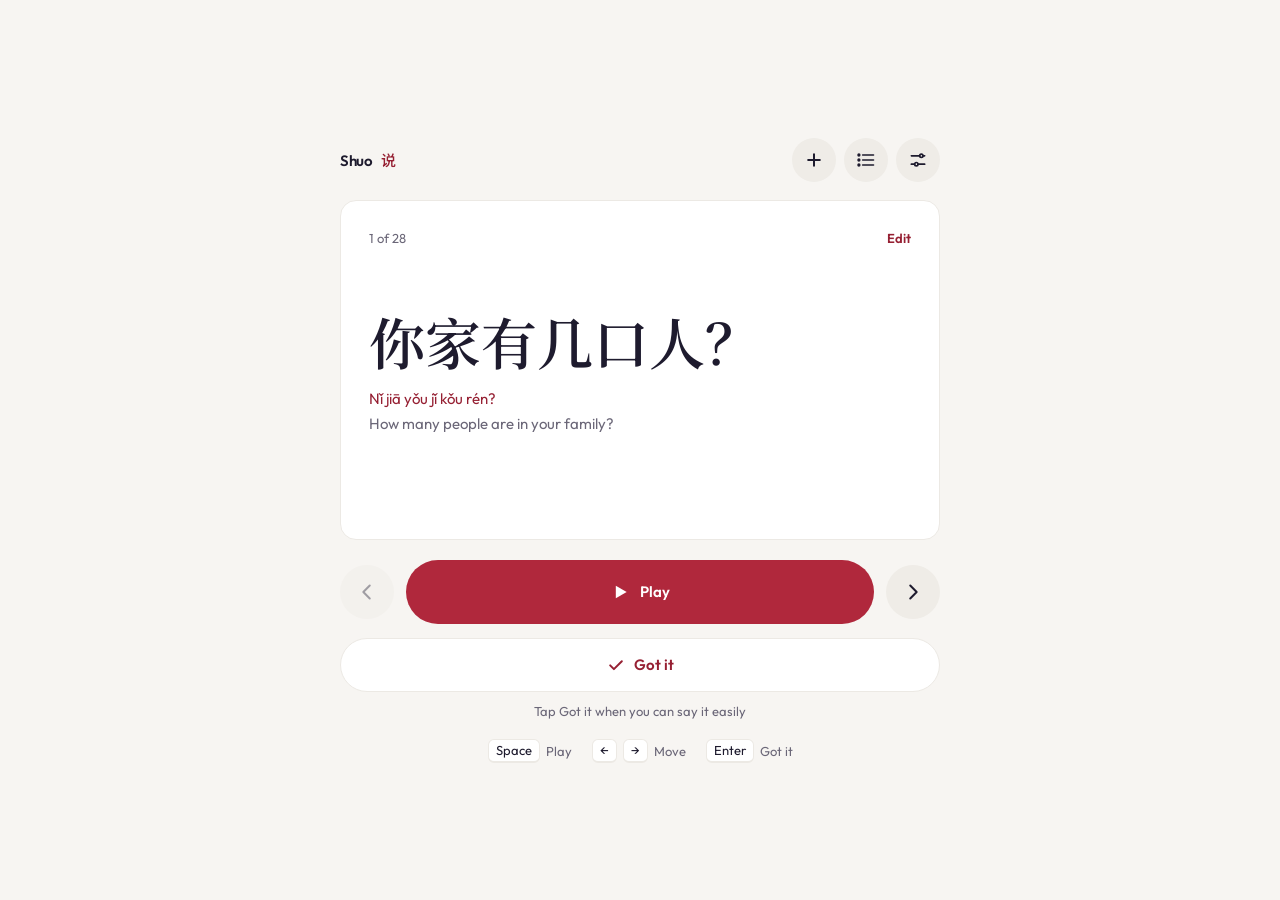
==== index.html @ b5da0192 "Four text styles, section headers in ink Co-Authored-By: Claude Opus 5.5 <noreply@anthropic.com> Cla" ====
<!DOCTYPE html>
<html lang="en">
<head>
<meta charset="UTF-8">
<meta name="viewport" content="width=device-width, initial-scale=1, viewport-fit=cover">
<meta name="color-scheme" content="light">
<meta name="theme-color" content="#F7F5F2">
<meta name="apple-mobile-web-app-capable" content="yes">
<meta name="apple-mobile-web-app-status-bar-style" content="default">
<title>Shuo</title>
<link rel="manifest" href="manifest.webmanifest">
<link rel="icon" type="image/svg+xml" href="icon.svg">
<link rel="icon" type="image/png" sizes="192x192" href="icon-192.png">
<link rel="apple-touch-icon" href="apple-touch-icon.png">
<meta name="apple-mobile-web-app-title" content="Shuo">
<link rel="preconnect" href="https://fonts.googleapis.com">
<link rel="preconnect" href="https://fonts.gstatic.com" crossorigin>
<link rel="stylesheet" href="https://fonts.googleapis.com/css2?family=Outfit:wght@400;600&family=Noto+Serif+SC:wght@600&family=Noto+Sans+SC:wght@500&display=swap">
<link rel="stylesheet" href="design-system/tokens.css?v=202610251720">
<style>
/* Colours, type and sizes come from design-system/tokens.css. Only app values live here. */
:root {
  --top: env(safe-area-inset-top, 0px);
  --bottom: env(safe-area-inset-bottom, 0px);
}
* { box-sizing: border-box; }
/* The colour behind the page matches the top of the screen, so the iPhone home screen app shows no fade under the time. */
html { background: var(--bg); color-scheme: light; }
html, body { margin: 0; background: var(--bg); }
body {
  font-family: var(--font-sans);
  color: var(--ink);
  -webkit-tap-highlight-color: transparent;
  -webkit-font-smoothing: antialiased;
}
button { font-family: inherit; cursor: pointer; color: inherit; touch-action: manipulation; }
svg { display: block; }

/* Hero */
.hero {
  background: var(--bg);
  color: var(--ink);
  padding: calc(var(--top) + 14px) var(--gutter) 0;
}
#sentenceView {
  margin-top: 18px; background: var(--surface); border: 1px solid var(--line);
  border-radius: 16px; padding: 20px; min-height: 300px;
  display: flex; flex-direction: column;
}
/* The status pill below takes 52, the count above takes 18, so 34 on top puts the sentence in the true middle of the card. */
.sent-body { flex: 1; display: flex; flex-direction: column; justify-content: center; padding-top: 34px; }
.sent-body .han { margin-top: 0; }
.wrap { max-width: var(--max-width); margin: 0 auto; }
.top { display: flex; align-items: center; justify-content: space-between; height: 44px; }
.brand { display: flex; align-items: baseline; gap: 8px; }
.brand b { font-size: 15px; font-weight: 600; letter-spacing: -0.02em; }
.brand span { font-family: var(--font-mark); font-weight: 500; font-size: 15px; color: var(--accent-text); }
.top-actions { display: flex; gap: 8px; }
.round {
  width: 44px; height: 44px; border-radius: 999px; border: 0;
  background: var(--chip); color: var(--ink);
  display: flex; align-items: center; justify-content: center;
}
.round:hover { background: var(--line); }
.count { font-size: 13px; color: var(--muted); }
.card-top { display: flex; align-items: center; justify-content: space-between; min-height: 18px; }
.card-edit { border: 0; background: none; padding: 10px 12px; margin: -10px -12px; font-size: 13px; font-weight: 600; color: var(--accent-text); }
.empty-hero .card-edit { display: none; }
.han {
  font-family: var(--font-han); font-weight: 600;
  font-size: 40px; line-height: 1.3; margin-top: 10px;
  word-break: break-word;
}
.pin { margin-top: 10px; font-size: 15px; line-height: 22px; color: var(--accent-text); }
.eng { margin-top: 4px; font-size: 15px; line-height: 20px; color: var(--muted); min-height: 20px; }
.status {
  margin-top: 22px; height: 30px; display: inline-flex; align-items: center; gap: 8px;
  padding: 0 12px; border-radius: 999px; background: var(--soft);
  font-size: 13px; font-weight: 600; color: var(--accent-text); visibility: hidden;
}
.status.on { visibility: visible; }
.status i { width: 7px; height: 7px; border-radius: 99px; background: var(--primary); animation: pulse 1.2s ease-in-out infinite; }
.status.turn { background: var(--primary); color: #fff; }
.status.turn i { background: #fff; animation: none; }
@keyframes pulse { 50% { opacity: 0.3; } }

/* Controls */
.controls { padding: 20px var(--gutter) calc(var(--bottom) + 32px); }
.row-ctrl { display: grid; grid-template-columns: 54px 1fr 54px; gap: 12px; align-items: center; }
.nav {
  width: 54px; height: 54px; border-radius: 999px; border: 0; background: var(--chip); color: var(--ink);
  display: flex; align-items: center; justify-content: center;
}
.nav:disabled { opacity: 0.4; cursor: default; }
.play {
  height: 64px; border: 0; border-radius: 999px; background: var(--primary); color: #fff;
  font-size: 15px; font-weight: 600; display: flex; align-items: center; justify-content: center; gap: 10px;
}
.play:active, .nav:active, .got:active { transform: scale(0.98); }
.got {
  margin-top: 14px; width: 100%; height: 54px; border-radius: 999px;
  border: 1px solid var(--line); background: var(--surface); color: var(--accent-text);
  font-size: 15px; font-weight: 600; display: flex; align-items: center; justify-content: center; gap: 8px;
}
.got-note { margin-top: 10px; text-align: center; font-size: 13px; line-height: 19px; color: var(--muted); }

/* Empty */
.empty-hero .pin { color: var(--muted); font-size: 15px; line-height: 22px; }
.empty-hero .han { font-family: var(--font-sans); font-size: 34px; line-height: 38px; letter-spacing: -0.02em; }

/* Toast */
.toast {
  position: fixed; left: 50%; bottom: calc(var(--bottom) + 24px); transform: translate(-50%, 20px);
  background: var(--ink); color: #fff; border-radius: 999px; padding: 0 8px 0 18px; height: 48px;
  display: flex; align-items: center; gap: 12px; font-size: 15px; opacity: 0; pointer-events: none;
  transition: opacity 0.2s, transform 0.2s; white-space: nowrap; z-index: 30;
}
.toast.on { opacity: 1; transform: translate(-50%, 0); pointer-events: auto; }
.toast button[hidden] { display: none; }
.toast.plain { padding: 0 20px; }
.toast button { border: 0; background: rgba(255,255,255,0.14); color: #fff; border-radius: 999px; height: 34px; padding: 0 14px; font-size: 15px; font-weight: 600; }

/* Sheets */
.sheet-wrap {
  position: fixed; inset: 0; z-index: 20; background: var(--backdrop);
  display: none; justify-content: center; padding-top: calc(var(--top) + 32px);
}
.sheet-wrap.on { display: flex; animation: fade 0.18s ease-out; }
.sheet {
  width: 100%; max-width: 480px; background: var(--bg); border-radius: 18px 18px 0 0;
  display: flex; flex-direction: column; min-height: 0; animation: up 0.24s ease-out;
}
@media (min-width: 700px) {
  .sheet-wrap { background: color-mix(in srgb, var(--backdrop) 72%, transparent); padding: 40px 0; align-items: flex-start; }
  .sheet { border-radius: 18px; max-height: calc(100dvh - 80px); }
  .han { font-size: 48px; }
}
/* Hint only where there is a keyboard and a mouse. */
.key-hint { display: none; }
@media (hover: hover) and (pointer: fine) {
  .key-hint { display: flex; justify-content: center; gap: 20px; margin-top: 18px; font-size: 13px; color: var(--muted); }
  .key-hint span { display: inline-flex; align-items: center; gap: 6px; }
  kbd { font-family: var(--font-sans); font-size: 13px; min-width: 24px; height: 24px; padding: 0 7px; border: 1px solid var(--line); border-bottom-width: 2px; border-radius: 6px; background: var(--surface); color: var(--ink); display: inline-flex; align-items: center; justify-content: center; }
}
/* Laptops. Same one column, a little wider, sitting in the middle of the screen with larger characters. */
@media (min-width: 900px) {
  body { min-height: 100dvh; display: flex; flex-direction: column; justify-content: center; }
  .wrap { max-width: 600px; }
  .hero { padding-top: 24px; }
  /* The card keeps one height per window, shorter on short screens, so everything fits and the buttons never move. */
  #sentenceView { min-height: clamp(240px, 40dvh, 340px); padding: 28px; }
  .han { font-size: 56px; line-height: 1.3; }
  .controls { padding-bottom: 24px; }
}
@keyframes fade { from { opacity: 0; } }
@keyframes up { from { transform: translateY(24px); opacity: 0.6; } }
.sheet-head {
  height: 60px; padding: 12px 16px 0; display: grid; grid-template-columns: 64px 1fr 64px;
  align-items: center; font-size: 15px; font-weight: 600; flex-shrink: 0;
}
.sheet-title { text-align: center; }
.navbtn {
  width: 36px; height: 36px; border-radius: 999px; border: 0; background: var(--line); color: var(--ink);
  display: flex; align-items: center; justify-content: center;
}
.sheet-body { flex-grow: 1; overflow-y: auto; padding: 4px var(--gutter) 16px; }
.sheet-foot { padding: 12px var(--gutter) calc(var(--bottom) + 24px); flex-shrink: 0; }
.btn {
  width: 100%; height: 54px; border: 0; border-radius: 999px; background: var(--primary); color: #fff;
  font-size: 15px; font-weight: 600;
}
.btn:disabled { opacity: 0.4; cursor: default; }

.seg { display: grid; grid-template-columns: repeat(var(--n, 2), minmax(0,1fr)); gap: 2px; padding: 3px; background: var(--line); border-radius: 999px; }
.seg button { min-height: 38px; border: 0; background: transparent; border-radius: 999px; font-size: 15px; color: var(--muted); }
.seg button.on { background: #fff; font-weight: 600; color: var(--accent-text); box-shadow: 0 1px 2px rgba(30,27,46,0.1); }

.section { margin: 22px 0 8px; font-size: 15px; line-height: 20px; font-weight: 600; color: var(--ink); }
.card { background: var(--surface); border: 1px solid var(--line); border-radius: 16px; overflow: hidden; }
.item { display: flex; align-items: center; gap: 12px; min-height: 64px; padding: 10px 8px 10px 16px; border-top: 1px solid var(--line); }
.item:first-child { border-top: 0; }
.item.cur { background: var(--current); }
.item-main { flex: 1; min-width: 0; text-align: left; border: 0; background: none; padding: 0; }
.item-han { font-family: var(--font-han); font-weight: 600; font-size: 17px; line-height: 24px; }
.item-pin { font-size: 13px; line-height: 18px; color: var(--muted); margin-top: 2px; }
.icon-btn { width: 40px; height: 40px; border: 0; background: none; border-radius: 999px; color: var(--chevron); display: flex; align-items: center; justify-content: center; flex-shrink: 0; }
.icon-btn:hover { background: var(--chip); color: var(--muted); }
.chip-btn { height: 32px; padding: 0 12px; border: 0; border-radius: 999px; background: var(--soft); color: var(--accent-text); font-size: 13px; font-weight: 600; flex-shrink: 0; }
.list-note { padding: 18px 4px; font-size: 13px; line-height: 19px; color: var(--muted); }

.field { display: block; padding: 12px 16px; border-top: 1px solid var(--line); }
.field:first-child { border-top: 0; }
.field span { display: block; font-size: 13px; color: var(--muted); margin-bottom: 4px; }
.field input { width: 100%; border: 0; outline: 0; font-family: inherit; font-size: 16px; color: var(--ink); background: none; padding: 0; }
.field input.big { font-family: var(--font-han); font-weight: 600; font-size: 17px; }
.field input::placeholder { color: var(--muted); }

.set-row { padding: 14px 16px; border-top: 1px solid var(--line); }
.set-row:first-child { border-top: 0; }
.set-label { font-size: 15px; margin-bottom: 10px; }
select {
  width: 100%; height: 44px; border: 1px solid var(--line); border-radius: 12px; background: var(--bg);
  font-family: inherit; font-size: 16px; color: var(--ink); padding: 0 12px; -webkit-appearance: none; appearance: none;
}
.link-row { width: 100%; border: 0; background: none; font-family: inherit; display: flex; align-items: center; justify-content: space-between; min-height: 50px; padding: 0 16px; font-size: 15px; color: var(--ink); text-decoration: none; }
.link-row svg { color: var(--chevron); }
.ds h3 { font-size: 13px; font-weight: 600; color: var(--muted); margin: 24px 0 8px; }
.ds h3:first-child { margin-top: 8px; }
.sw { display: grid; grid-template-columns: repeat(auto-fill, minmax(96px, 1fr)); gap: 10px; }
.sw div { border-radius: 12px; border: 1px solid var(--line); overflow: hidden; font-size: 13px; background: #fff; }
.sw div span { display: block; height: 48px; border-bottom: 1px solid var(--line); }
.sw div p { margin: 0; padding: 6px 8px; line-height: 1.35; }
.sw div p i { font-style: normal; color: var(--muted); }
.ds .tr { padding: 14px 16px; border-top: 1px solid var(--line); }
.ds .tr:first-child { border-top: 0; }
.ds .tr small { display: block; font-size: 13px; color: var(--muted); padding-top: 6px; }
.ds .rule { padding: 12px 16px; border-top: 1px solid var(--line); font-size: 15px; line-height: 1.45; }
.ds .rule:first-child { border-top: 0; }
.ds .demo { display: flex; gap: 8px; flex-wrap: wrap; align-items: center; }
.act-row { width: 100%; border: 0; border-top: 1px solid var(--line); background: none; font-family: inherit; text-align: left; display: flex; flex-direction: column; gap: 2px; padding: 12px 16px; min-height: 64px; justify-content: center; }
.act-row:first-child { border-top: 0; }
.act-row:disabled { cursor: default; }
.act-row:disabled .act-t { color: var(--chevron); }
.act-t { font-size: 15px; line-height: 20px; color: var(--ink); }
.act-t.warn-t { color: var(--warn-text); }
.act-s { font-size: 13px; line-height: 19px; color: var(--muted); }
.voice-tip { margin-top: 12px; padding: 10px 12px; border-radius: 12px; background: var(--bg); font-size: 13px; line-height: 19px; color: var(--muted); }
.warn { margin-top: 12px; font-size: 13px; line-height: 19px; color: var(--warn-text); }
/* People who turn off motion get no pulsing, sliding or fading. */
@media (prefers-reduced-motion: reduce) {
  *, *::before, *::after { animation-duration: 0.01ms !important; animation-iteration-count: 1 !important; transition-duration: 0.01ms !important; }
}
</style>
</head>
<body>

<header class="hero" id="hero">
  <div class="wrap">
    <div class="top">
      <h1 class="brand" style="margin: 0;"><b>Shuo</b><span lang="zh">说</span></h1>
      <div class="top-actions">
        <button class="round" id="quickAdd" aria-label="Add sentence">
          <svg width="20" height="20" viewBox="0 0 24 24" fill="none" stroke="currentColor" stroke-width="2.4" stroke-linecap="round"><path d="M12 5v14M5 12h14"/></svg>
        </button>
        <button class="round" id="openList" aria-label="Sentences">
          <svg width="20" height="20" viewBox="0 0 24 24" fill="none" stroke="currentColor" stroke-width="2" stroke-linecap="round"><path d="M8 6h13M8 12h13M8 18h13"/><circle cx="3.5" cy="6" r="1" fill="currentColor"/><circle cx="3.5" cy="12" r="1" fill="currentColor"/><circle cx="3.5" cy="18" r="1" fill="currentColor"/></svg>
        </button>
        <button class="round" id="openSettings" aria-label="Settings">
          <svg width="20" height="20" viewBox="0 0 24 24" fill="none" stroke="currentColor" stroke-width="2" stroke-linecap="round"><path d="M4 7h10M18 7h2M4 17h4M12 17h8"/><circle cx="16" cy="7" r="2"/><circle cx="10" cy="17" r="2"/></svg>
        </button>
      </div>
    </div>
    <div id="sentenceView">
      <div class="card-top"><div class="count" id="count">1 of 27</div><button class="card-edit" id="editCur">Edit</button></div>
      <div class="sent-body">
        <div class="han" id="han"></div>
        <div class="pin" id="pin"></div>
        <div class="eng" id="eng"></div>
      </div>
      <div class="status" id="status"><i></i><span id="statusText">Listen</span></div>
    </div>
  </div>
</header>

<main class="controls">
  <div class="wrap" id="practiceControls">
    <div class="row-ctrl">
      <button class="nav" id="prev" aria-label="Previous">
        <svg width="22" height="22" viewBox="0 0 24 24" fill="none" stroke="currentColor" stroke-width="2.2" stroke-linecap="round" stroke-linejoin="round"><path d="M15 5l-7 7 7 7"/></svg>
      </button>
      <button class="play" id="play">
        <svg id="playIcon" width="20" height="20" viewBox="0 0 24 24" fill="currentColor"><path d="M7 4.5v15l13-7.5z"/></svg>
        <span id="playLabel">Play</span>
      </button>
      <button class="nav" id="next" aria-label="Next">
        <svg width="22" height="22" viewBox="0 0 24 24" fill="none" stroke="currentColor" stroke-width="2.2" stroke-linecap="round" stroke-linejoin="round"><path d="M9 5l7 7-7 7"/></svg>
      </button>
    </div>
    <button class="got" id="got">
      <svg width="20" height="20" viewBox="0 0 24 24" fill="none" stroke="currentColor" stroke-width="2.4" stroke-linecap="round" stroke-linejoin="round"><path d="M5 12.5l4.5 4.5L19 7.5"/></svg>
      Got it
    </button>
    <div class="got-note" id="gotNote"></div>
    <div class="key-hint" id="keyHint"><span><kbd>Space</kbd> Play</span><span><kbd>←</kbd><kbd>→</kbd> Move</span><span><kbd>Enter</kbd> Got it</span></div>
  </div>
  <div class="wrap" id="emptyControls" hidden>
    <button class="btn" id="emptyAdd">Add a sentence</button>
    <div class="got-note" id="emptyNote">Or open Learned in the list to practice one again.</div>
  </div>
<div class="toast" id="toast" role="status"><span id="toastText">Moved to Learned</span><button id="undo">Undo</button></div>
</main>

<!-- Sentences sheet -->
<div class="sheet-wrap" id="listSheet">
  <div class="sheet">
    <div class="sheet-head">
      <button class="navbtn" data-close aria-label="Close"><svg width="14" height="14" viewBox="0 0 24 24" fill="none" stroke="currentColor" stroke-width="2.6" stroke-linecap="round"><path d="M6 6l12 12M18 6L6 18"/></svg></button>
      <div class="sheet-title">Sentences</div><div></div>
    </div>
    <div class="sheet-body">
      <div class="seg" id="tabs">
        <button data-tab="practice" class="on">Practice</button>
        <button data-tab="learned">Learned</button>
      </div>
      <div style="height:16px"></div>
      <div id="listBox"></div>
    </div>
    <div class="sheet-foot"><button class="btn" id="openAdd">Add sentence</button></div>
  </div>
</div>

<!-- Add sheet -->
<div class="sheet-wrap" id="addSheet">
  <div class="sheet">
    <div class="sheet-head">
      <button class="navbtn" id="formNav" aria-label="Close"><svg width="14" height="14" viewBox="0 0 24 24" fill="none" stroke="currentColor" stroke-width="2.6" stroke-linecap="round"><path d="M6 6l12 12M18 6L6 18"/></svg></button>
      <div class="sheet-title" id="formTitle">New sentence</div><div></div>
    </div>
    <div class="sheet-body">
      <div class="card" style="margin-top:8px">
        <label class="field"><span>Chinese</span><input class="big" id="inHan" placeholder="你喜欢什么？" autocomplete="off"></label>
        <label class="field"><span>Pinyin</span><input id="inPin" placeholder="Fills in as you type" autocomplete="off"></label>
        <label class="field"><span>English, optional</span><input id="inEng" placeholder="Fills in as you type" autocomplete="off"></label>
      </div>
      <div class="list-note" id="addNote">Type the Chinese and pinyin and English fill in for you. You can change them before you add.</div>
      <div class="card" id="editDelete" hidden><button class="act-row" id="deleteOne"><span class="act-t warn-t">Delete sentence</span></button></div>
    </div>
    <div class="sheet-foot"><button class="btn" id="saveAdd" disabled>Add</button></div>
  </div>
</div>

<!-- Settings sheet -->
<div class="sheet-wrap" id="setSheet">
  <div class="sheet">
    <div class="sheet-head">
      <button class="navbtn" data-close aria-label="Close"><svg width="14" height="14" viewBox="0 0 24 24" fill="none" stroke="currentColor" stroke-width="2.6" stroke-linecap="round"><path d="M6 6l12 12M18 6L6 18"/></svg></button>
      <div class="sheet-title">Settings</div><div></div>
    </div>
    <div class="sheet-body">
      <div class="section">Playback</div>
      <div class="card">
        <div class="set-row">
          <div class="set-label">Speed</div>
          <div class="seg" style="--n:3" id="speedSeg">
            <button data-v="0.6">Slow</button><button data-v="0.8">Normal</button><button data-v="1">Natural</button>
          </div>
        </div>
        <div class="set-row">
          <div class="set-label">Time to repeat</div>
          <div class="seg" style="--n:3" id="pauseSeg">
            <button data-v="3000">3 sec</button><button data-v="5000">5 sec</button><button data-v="10000">10 sec</button>
          </div>
        </div>
        <div class="set-row">
          <div class="set-label">Voice</div>
          <select id="voiceSel"></select>
          <div class="voice-tip" id="voiceWarn" hidden>Shuo uses the Chinese voice built into your device. It works best in Safari on iPhone and Mac, and in Chrome on Android and computers. If you hear nothing, add a Mandarin voice in your device settings.</div>
        </div>
      </div>
      <div class="list-note">Each sentence plays twice, then pauses so you can repeat it.</div>
      <div class="section">Sentences</div>
      <div class="card">
        <button class="act-row" id="startOver"><span class="act-t">Start over</span><span class="act-s" id="startOverNote"></span></button>
        <button class="act-row" id="deleteAll"><span class="act-t warn-t">Delete all sentences</span><span class="act-s" id="deleteAllNote"></span></button>
      </div>
      <div class="section">About</div>
      <div class="card">
        <button class="link-row" id="openDs">Design system<svg width="16" height="16" viewBox="0 0 24 24" fill="none" stroke="currentColor" stroke-width="2.4" stroke-linecap="round" stroke-linejoin="round"><path d="M9 5l7 7-7 7"/></svg></button>
      </div>
    </div>
  </div>
</div>

<!-- Design system sheet -->
<div class="sheet-wrap" id="dsSheet">
  <div class="sheet">
    <div class="sheet-head">
      <button class="navbtn" id="dsBack" aria-label="Back"><svg width="16" height="16" viewBox="0 0 24 24" fill="none" stroke="currentColor" stroke-width="2.6" stroke-linecap="round" stroke-linejoin="round"><path d="M15 6l-6 6 6 6"/></svg></button>
      <div class="sheet-title">Design system</div><div></div>
    </div>
    <div class="sheet-body ds">
      <h3>Color</h3>
      <div class="sw" id="dsColors"></div>

      <h3>Type</h3>
      <div class="card">
        <div class="tr"><div class="sentence">你家有几口人？</div><small>40 serif semibold. The sentence, 56 on laptops</small></div>
        <div class="tr"><div class="title">Playback</div><small>15 semibold. Section headers, buttons, sheet titles, the name</small></div>
        <div class="tr"><div class="body" style="color:var(--muted)">How many people are in your family?</div><small>15 regular. Pinyin, English, labels, settings</small></div>
        <div class="tr"><div class="small" style="color:var(--muted)">Tap Got it when you can say it easily</div><small>13 regular. Count, notes, field labels, pinyin in lists</small></div>
      </div>

      <h3>Sentence card</h3>
      <div class="card" style="padding:20px">
        <div class="count" style="margin:0">1 of 28</div>
        <div class="han" style="font-size:32px">我们几点开会？</div>
        <div class="pin">Wǒmen jǐ diǎn kāihuì?</div>
        <div class="eng">What time are we meeting?</div>
      </div>

      <h3>Status</h3>
      <div class="demo">
        <div class="status on" style="margin:0"><i></i><span>Listen</span></div>
        <div class="status on turn" style="margin:0"><i></i><span>Your turn</span></div>
      </div>

      <h3>Play controls</h3>
      <div class="row-ctrl">
        <button class="nav" disabled aria-label="Previous"><svg width="22" height="22" viewBox="0 0 24 24" fill="none" stroke="currentColor" stroke-width="2.2" stroke-linecap="round" stroke-linejoin="round"><path d="M15 5l-7 7 7 7"/></svg></button>
        <button class="play" tabindex="-1"><svg width="20" height="20" viewBox="0 0 24 24" fill="currentColor"><path d="M7 4.5v15l13-7.5z"/></svg>Play</button>
        <button class="nav" aria-label="Next" tabindex="-1"><svg width="22" height="22" viewBox="0 0 24 24" fill="none" stroke="currentColor" stroke-width="2.2" stroke-linecap="round" stroke-linejoin="round"><path d="M9 5l7 7-7 7"/></svg></button>
      </div>
      <button class="got" tabindex="-1"><svg width="20" height="20" viewBox="0 0 24 24" fill="none" stroke="currentColor" stroke-width="2.4" stroke-linecap="round" stroke-linejoin="round"><path d="M5 12.5l4.5 4.5L19 7.5"/></svg>Got it</button>

      <h3>Sheet bar</h3>
      <div class="card" style="padding:4px 0">
        <div class="sheet-head" style="height:52px;padding:0 8px"><span class="navbtn"><svg width="14" height="14" viewBox="0 0 24 24" fill="none" stroke="currentColor" stroke-width="2.6" stroke-linecap="round"><path d="M6 6l12 12M18 6L6 18"/></svg></span><div class="sheet-title">Sentences</div><div></div></div>
        <div class="sheet-head" style="height:52px;padding:0 8px"><span class="navbtn"><svg width="16" height="16" viewBox="0 0 24 24" fill="none" stroke="currentColor" stroke-width="2.6" stroke-linecap="round" stroke-linejoin="round"><path d="M15 6l-6 6 6 6"/></svg></span><div class="sheet-title">Design system</div><div></div></div>
      </div>

      <h3>Sentence rows</h3>
      <div class="card">
        <div class="item cur"><div class="item-main"><div class="item-han">你家有几口人？</div><div class="item-pin">Nǐ jiā yǒu jǐ kǒu rén?</div></div></div>
        <div class="item"><div class="item-main"><div class="item-han">他是谁？</div><div class="item-pin">Tā shì shéi?</div></div><span class="chip-btn" style="display:flex;align-items:center">Practice again</span></div>
      </div>

      <h3>Controls</h3>
      <div class="seg"><button class="on" tabindex="-1">Practice 24</button><button tabindex="-1">Learned 4</button></div>
      <div style="height:12px"></div>
      <button class="btn" tabindex="-1">Add sentence</button>

      <h3>Rules</h3>
      <div class="card">
        <div class="rule">One sentence at a time. Lists, settings and forms wait in sheets.</div>
        <div class="rule">The sentence card keeps its height, so Play and Got it never move.</div>
        <div class="rule">Red acts. Play, Got it, pinyin and what you are on. Characters stay ink.</div>
        <div class="rule">Serif for the Chinese you read. Outfit for everything else. 说 in the name uses the same sans as the icon.</div>
        <div class="rule">Got it moves, never deletes. Delete lives in Edit sentence, and it always asks first.</div>
        <div class="rule">Top left leaves a sheet. × closes it, ‹ goes back one step. The bottom holds one forward action.</div>
        <div class="rule">White cards with a 1px line and radius 16. No shadows.</div>
      </div>
      <div style="height:8px"></div>
    </div>
  </div>
</div>

<script src="vendor/pinyin-pro.js?v=202610251720"></script>
<script>
const defaults = [
  {h:"你家有几口人？", p:"Nǐ jiā yǒu jǐ kǒu rén?", e:"How many people are in your family?"},
  {h:"一，二，三，四，五。", p:"Yī, èr, sān, sì, wǔ.", e:""},
  {h:"六，七，八，九，十。", p:"Liù, qī, bā, jiǔ, shí.", e:""},
  {h:"我有零个朋友。", p:"Wǒ yǒu líng ge péngyou.", e:"I have zero friends."},
  {h:"她是我的朋友。", p:"Tā shì wǒ de péngyou.", e:"She is my friend."},
  {h:"他是谁？", p:"Tā shì shéi?", e:"Who is he?"},
  {h:"他是我的男性朋友。", p:"Tā shì wǒ de nánxìng péngyou.", e:"He is my male friend."},
  {h:"你去哪儿？", p:"Nǐ qù nǎr?", e:"Where are you going?"},
  {h:"哪个人？", p:"Nǎ ge rén?", e:"Which person?"},
  {h:"他叫什么？", p:"Tā jiào shénme?", e:"What is he called?"},
  {h:"一个人。", p:"Yí ge rén.", e:"One person."},
  {h:"一位老师。", p:"Yí wèi lǎoshī.", e:"One teacher."},
  {h:"他叫什么名字？", p:"Tā jiào shénme míngzi?", e:"What is his name?"},
  {h:"我不是老师。", p:"Wǒ bú shì lǎoshī.", e:"I am not a teacher."},
  {h:"他不叫小王。", p:"Tā bú jiào Xiǎo Wáng.", e:"His name isn't Xiao Wang."},
  {h:"你姓什么？", p:"Nǐ xìng shénme?", e:"What is your family name?"},
  {h:"你是哪国人？", p:"Nǐ shì nǎ guó rén?", e:"What nationality are you?"},
  {h:"洗手间在这里。", p:"Xǐshǒujiān zài zhèlǐ.", e:"The restroom is here."},
  {h:"你妈妈会说汉语吗？", p:"Nǐ māma huì shuō Hànyǔ ma?", e:"Can your mom speak Chinese?"},
  {h:"我不会做中国菜。", p:"Wǒ bú huì zuò Zhōngguó cài.", e:"I can't cook Chinese food."},
  {h:"你吃哪国菜？", p:"Nǐ chī nǎ guó cài?", e:"What country's food do you eat?"},
  {h:"中国菜很好吃。", p:"Zhōngguó cài hěn hǎochī.", e:"Chinese food is very delicious."},
  {h:"你怎么做菜？", p:"Nǐ zěnme zuò cài?", e:"How do you cook?"},
  {h:"我会写汉字。", p:"Wǒ huì xiě Hànzì.", e:"I can write Chinese characters."},
  {h:"这是什么字？", p:"Zhè shì shénme zì?", e:"What character is this?"},
  {h:"谁会读书？", p:"Shéi huì dú shū?", e:"Who can read?"},
  {h:"干吗，不叫外卖？", p:"Gànmá, bù jiào wàimài?", e:"Why don't you order takeout?"},
  {h:"你在干吗？", p:"Nǐ zài gànmá?", e:"What are you doing?"}
];

// Same key as before, so sentences you already added are kept.
const KEY = 'shadowing-sentences-v1';
const STATE = 'shuo-state-v1';
const $ = (id) => document.getElementById(id);

let all = defaults.map(s => ({...s}));
let state = { cur: null, rate: 0.8, pause: 3000, voice: null };
try { const r = JSON.parse(localStorage.getItem(KEY)); if (Array.isArray(r)) all = r; } catch (e) {}
try { Object.assign(state, JSON.parse(localStorage.getItem(STATE)) || {}); } catch (e) {}
// Sentences saved before the better translation keep the old English, so update that one line.
all.forEach(x => { if (x.h === '你家有几口人？' && x.e === 'What is the size of your family?') x.e = 'How many people are in your family?'; });

const save = () => {
  try { localStorage.setItem(KEY, JSON.stringify(all)); localStorage.setItem(STATE, JSON.stringify(state)); } catch (e) {}
};
const practice = () => all.filter(s => !s.l);
const learned = () => all.filter(s => s.l);

let idx = Math.max(0, practice().findIndex(s => s.h === state.cur));
let playing = false, runId = 0, lastLearned = null, toastTimer = null;

function render() {
  const list = practice();
  if (idx >= list.length) idx = Math.max(0, list.length - 1);
  const s = list[idx];
  const empty = !s;
  $('practiceControls').hidden = empty;
  $('emptyControls').hidden = !empty;
  $('hero').classList.toggle('empty-hero', empty);
  if (empty) {
    const none = all.length === 0;
    $('count').textContent = none ? 'Your list is empty' : `${learned().length} learned`;
    $('han').textContent = none ? 'No sentences yet' : 'All learned';
    $('pin').textContent = none ? 'Add one with + to start practicing.' : 'Add a new sentence to keep practicing.';
    $('emptyNote').hidden = none;
    $('eng').textContent = '';
  } else {
    $('count').textContent = `${idx + 1} of ${list.length}`;
    $('han').textContent = s.h;
    $('pin').textContent = s.p;
    $('eng').textContent = s.e || '';
    state.cur = s.h;
  }
  const n = learned().length;
  $('gotNote').textContent = n ? `${n} learned so far` : 'Tap Got it when you can say it easily';
  $('prev').disabled = idx === 0;
  $('next').disabled = idx >= list.length - 1;
  save();
}

/* Voice */
let voices = [];
function loadVoices() {
  const zh = speechSynthesis.getVoices().filter(v => v.lang && v.lang.toLowerCase().replace('_','-').startsWith('zh'));
  const cn = zh.filter(v => /zh-cn|cmn/i.test(v.lang.replace('_','-')));
  // iPhone can list the same voice twice, an older and a newer copy. Keep one per name, the best quality.
  const rank = (v) => /premium/i.test(v.voiceURI) ? 3 : /enhanced/i.test(v.voiceURI) ? 2 : v.localService ? 1 : 0;
  const best = new Map();
  for (const v of (cn.length ? cn : zh)) { const k = v.name.trim(); if (!best.has(k) || rank(v) > rank(best.get(k))) best.set(k, v); }
  voices = [...best.values()];
  const sel = $('voiceSel');
  sel.innerHTML = '';
  // Voices arrive a moment after the page opens, so the tip only shows once the browser has had time to list them.
  $('voiceWarn').hidden = voices.length > 0 || !voicesChecked;
  if (!voices.length) { sel.innerHTML = '<option>Device default</option>'; return; }
  voices.forEach((v, i) => { const o = document.createElement('option'); o.value = v.name; o.textContent = v.name; sel.appendChild(o); });
  if (state.voice && voices.some(v => v.name === state.voice)) sel.value = state.voice;
}
let voicesChecked = false;
const canSpeak = 'speechSynthesis' in window;
if (canSpeak) {
  // Some browsers announce the list before it is filled, so only real voices end the wait early.
  speechSynthesis.onvoiceschanged = () => { if (speechSynthesis.getVoices().length) voicesChecked = true; loadVoices(); };
  loadVoices();
  setTimeout(() => { voicesChecked = true; loadVoices(); }, 1500);
} else { voicesChecked = true; loadVoices(); }
let voiceTipShown = false;
$('voiceSel').onchange = (e) => { state.voice = e.target.value; save(); };

function speak(text, id) {
  return new Promise(res => {
    if (id !== runId) return res();
    const u = new SpeechSynthesisUtterance(text);
    const v = voices.find(v => v.name === state.voice) || voices[0];
    if (v) u.voice = v;
    u.lang = 'zh-CN';
    u.rate = state.rate;
    u.onend = res; u.onerror = res;
    speechSynthesis.speak(u);
  });
}
const wait = (ms) => new Promise(r => setTimeout(r, ms));

function setStatus(text, turn) {
  $('status').classList.toggle('on', !!text);
  $('status').classList.toggle('turn', !!turn);
  $('statusText').textContent = text || '';
}
function setPlaying(on) {
  playing = on;
  $('playLabel').textContent = on ? 'Pause' : 'Play';
  $('playIcon').innerHTML = on ? '<rect x="6" y="4.5" width="4" height="15" rx="1"/><rect x="14" y="4.5" width="4" height="15" rx="1"/>' : '<path d="M7 4.5v15l13-7.5z"/>';
}

async function run() {
  const id = ++runId;
  setPlaying(true);
  while (id === runId) {
    const s = practice()[idx];
    if (!s) break;
    setStatus('Listen'); await speak(s.h, id); if (id !== runId) return;
    await wait(600); if (id !== runId) return;
    setStatus('Listen again'); await speak(s.h, id); if (id !== runId) return;
    setStatus('Your turn', true); await wait(state.pause); if (id !== runId) return;
    if (idx >= practice().length - 1) break;
    idx++; render();
  }
  if (id === runId) stop();
}
function stop() {
  runId++;
  if ('speechSynthesis' in window) speechSynthesis.cancel();
  setPlaying(false); setStatus('');
}

$('play').onclick = () => {
  if (playing) return stop();
  if (!canSpeak) return showToast('This browser can\'t speak. Try Safari or Chrome');
  if (voicesChecked && !voices.length && !voiceTipShown) { voiceTipShown = true; showToast('Can\'t hear it? See Settings for a tip'); }
  run();
};
$('prev').onclick = () => { const was = playing; stop(); idx = Math.max(0, idx - 1); render(); if (was) run(); };
$('next').onclick = () => { const was = playing; stop(); idx = Math.min(practice().length - 1, idx + 1); render(); if (was) run(); };

$('got').onclick = () => {
  const s = practice()[idx]; if (!s) return;
  const was = playing; stop();
  s.l = true; lastLearned = s;
  render();
  showToast('Moved to Learned', true);
  if (was && practice().length) run();
};
$('undo').onclick = () => {
  if (!lastLearned) return;
  lastLearned.l = false;
  idx = practice().indexOf(lastLearned);
  lastLearned = null; hideToast(); render();
};
function showToast(t, undo) {
  $('undo').hidden = !undo;
  $('toast').classList.toggle('plain', !undo);
  $('toastText').textContent = t; $('toast').classList.add('on');
  clearTimeout(toastTimer); toastTimer = setTimeout(hideToast, 4000);
}
function hideToast() { $('toast').classList.remove('on'); }

/* Sheets */
function open(id) { hideToast(); $(id).classList.add('on'); }
function close(id) { $(id).classList.remove('on'); }
document.querySelectorAll('.sheet-wrap').forEach(w => {
  w.addEventListener('click', e => { if (e.target === w || e.target.closest('[data-close]')) { if (w.id === 'addSheet') closeForm(); else close(w.id); } });
});

let tab = 'practice';
const esc = (t) => { const d = document.createElement('div'); d.textContent = t || ''; return d.innerHTML; };
const pencil = '<svg width="18" height="18" viewBox="0 0 24 24" fill="none" stroke="currentColor" stroke-width="2" stroke-linecap="round" stroke-linejoin="round"><path d="M4 20h4L19 9l-4-4L4 16v4z"/><path d="M13.5 6.5l4 4"/></svg>';
const BACK = '<svg width="16" height="16" viewBox="0 0 24 24" fill="none" stroke="currentColor" stroke-width="2.6" stroke-linecap="round" stroke-linejoin="round"><path d="M15 6l-6 6 6 6"/></svg>';
const CLOSE = '<svg width="14" height="14" viewBox="0 0 24 24" fill="none" stroke="currentColor" stroke-width="2.6" stroke-linecap="round"><path d="M6 6l12 12M18 6L6 18"/></svg>';

function renderList() {
  const p = practice(), l = learned();
  $('tabs').children[0].textContent = `Practice ${p.length}`;
  $('tabs').children[1].textContent = `Learned ${l.length}`;
  [...$('tabs').children].forEach(b => b.classList.toggle('on', b.dataset.tab === tab));
  const items = tab === 'practice' ? p : l;
  if (!items.length) {
    $('listBox').innerHTML = `<div class="list-note">${tab === 'practice' ? 'Nothing to practice. Add a sentence or bring one back from Learned.' : 'Tap Got it on a sentence you can say easily. It moves here.'}</div>`;
    return;
  }
  $('listBox').innerHTML = '<div class="card">' + items.map((s, i) => `
    <div class="item ${tab === 'practice' && i === idx ? 'cur' : ''}">
      <button class="item-main" data-go="${i}"><div class="item-han">${esc(s.h)}</div><div class="item-pin">${esc(s.p)}</div></button>
      ${tab === 'learned' ? `<button class="chip-btn" data-back="${i}">Practice again</button>` : ''}
      <button class="icon-btn" data-edit="${i}" aria-label="Edit">${pencil}</button>
    </div>`).join('') + '</div>';
}
$('tabs').onclick = (e) => { const b = e.target.closest('button'); if (b) { tab = b.dataset.tab; renderList(); } };
$('listBox').onclick = (e) => {
  const items = tab === 'practice' ? practice() : learned();
  const go = e.target.closest('[data-go]'), back = e.target.closest('[data-back]'), ed = e.target.closest('[data-edit]');
  if (ed) {
    openEdit(items[+ed.dataset.edit], true);
  } else if (back) {
    const s = items[+back.dataset.back];
    s.l = false; stop(); idx = practice().indexOf(s); render(); close('listSheet');
  } else if (go) {
    if (tab === 'practice') { stop(); idx = +go.dataset.go; render(); close('listSheet'); }
  }
};
$('openList').onclick = () => { tab = 'practice'; renderList(); open('listSheet'); };

/* Add */
const ADD_NOTE = 'Type the Chinese and pinyin and English fill in for you. You can change them before you add.';
let pinEdited = false, engEdited = false, transTimer = null, transRun = 0;
const EDIT_NOTE = 'Clear the pinyin or English to fill it in again from the Chinese.';
let editing = null, editFromList = false;
function formMode(edit, fromList) {
  $('formTitle').textContent = edit ? 'Edit sentence' : 'New sentence';
  $('saveAdd').textContent = edit ? 'Save' : 'Add';
  $('editDelete').hidden = !edit;
  // Top left leaves. × closes a first screen, ‹ goes back to the list it came from.
  $('formNav').innerHTML = fromList && edit ? BACK : CLOSE;
  $('formNav').setAttribute('aria-label', fromList && edit ? 'Back' : 'Close');
  $('addNote').textContent = edit ? EDIT_NOTE : ADD_NOTE;
}
function openAdd() {
  editing = null; editFromList = false; formMode(false, false);
  ['inHan','inPin','inEng'].forEach(i => $(i).value = '');
  pinEdited = engEdited = false; transRun++;
  $('saveAdd').disabled = true; open('addSheet'); setTimeout(() => $('inHan').focus(), 250);
}
function openEdit(s, fromList) {
  if (!s) return;
  stop(); editing = s; editFromList = !!fromList; formMode(true, editFromList);
  $('inHan').value = s.h; $('inPin').value = s.p || ''; $('inEng').value = s.e || '';
  // Saved pinyin and English are kept unless the field is cleared.
  pinEdited = !!s.p; engEdited = !!s.e; transRun++;
  $('saveAdd').disabled = !s.h; open('addSheet');
}
function closeForm() { transRun++; clearTimeout(transTimer); close('addSheet'); if (editFromList) renderList(); }
$('formNav').onclick = closeForm;
$('editCur').onclick = () => openEdit(practice()[idx], false);
$('deleteOne').onclick = () => {
  const s = editing; if (!s) return;
  if (!confirm(`Delete this sentence?\n\n${s.h}\n\nThis can't be undone.`)) return;
  stop(); all.splice(all.indexOf(s), 1); editing = null; render();
  closeForm(); if (!editFromList) showToast('Sentence deleted');
};

/* Pinyin, made on the phone. Words the library knows stay joined, like māma. */
const PUNCT = { '？':'?', '。':'.', '，':',', '！':'!', '、':',', '：':':', '；':';', '“':'"', '”':'"', '（':'(', '）':')' };
function toPinyin(text) {
  if (!window.pinyinPro) return '';
  const { segment, OutputFormat } = window.pinyinPro;
  let out = '';
  for (const part of segment(text, { format: OutputFormat.AllSegment })) {
    const r = part.result.trim();
    if (PUNCT[r] !== undefined) out = out.trimEnd() + PUNCT[r] + ' ';
    else if (/[\u3400-\u9fff]/.test(part.origin)) out += r.replace(/\s+/g, '') + ' ';
    else out += r + ' ';
  }
  out = out.replace(/\s+/g, ' ').trim();
  return out.charAt(0).toUpperCase() + out.slice(1);
}

/* English, from the free MyMemory service. */
async function translate(text, run) {
  $('addNote').textContent = 'Getting the English';
  try {
    const url = 'https://api.mymemory.translated.net/get?langpair=zh-CN|en&q=' + encodeURIComponent(text);
    const r = await fetch(url);
    const d = await r.json();
    if (run !== transRun) return;
    const t = (d && d.responseData && d.responseData.translatedText || '').trim();
    if (d.responseStatus != 200 || !t || /MYMEMORY|QUERY LENGTH/i.test(t)) throw new Error('no translation');
    if (!engEdited) $('inEng').value = t;
    $('addNote').textContent = editing ? EDIT_NOTE : ADD_NOTE;
  } catch (e) {
    if (run !== transRun) return;
    $('addNote').textContent = "Couldn't get the English right now. You can type it yourself, or add without it.";
  }
}
$('openAdd').onclick = openAdd;
$('emptyAdd').onclick = openAdd;
$('quickAdd').onclick = openAdd;
$('inHan').oninput = () => {
  const h = $('inHan').value.trim();
  $('saveAdd').disabled = !h;
  const hasHan = /[\u3400-\u9fff]/.test(h);
  if (!pinEdited) $('inPin').value = hasHan ? toPinyin(h) : '';
  clearTimeout(transTimer);
  const run = ++transRun;
  if (!hasHan) { if (!engEdited) $('inEng').value = ''; $('addNote').textContent = editing ? EDIT_NOTE : ADD_NOTE; return; }
  if (!engEdited) transTimer = setTimeout(() => translate(h, run), 700);
};
$('inPin').oninput = () => { pinEdited = $('inPin').value.trim() !== ''; };
$('inEng').oninput = () => { engEdited = $('inEng').value.trim() !== ''; };
$('saveAdd').onclick = () => {
  transRun++; clearTimeout(transTimer);
  const h = $('inHan').value.trim(); if (!h) return;
  if (editing) {
    const s = editing, wasCur = practice()[idx] === s;
    s.h = h; s.p = $('inPin').value.trim(); s.e = $('inEng').value.trim();
    if (wasCur) state.cur = h;
    editing = null; render(); closeForm();
    if (!editFromList) showToast('Saved');
    return;
  }
  all.unshift({ h, p: $('inPin').value.trim(), e: $('inEng').value.trim() });
  stop(); idx = 0; render(); renderList();
  close('addSheet'); close('listSheet');
  lastLearned = null;
  showToast('Added to the top');
};

/* Settings */
function syncSeg(id, val) { [...$(id).children].forEach(b => b.classList.toggle('on', +b.dataset.v === +val)); }
function renderResets() {
  const n = learned().length, t = all.length;
  $('startOver').disabled = n === 0;
  $('startOverNote').textContent = n === 0 ? 'Nothing learned yet' : `Move ${n === 1 ? 'the learned sentence' : `all ${n} learned sentences`} back to Practice`;
  $('deleteAll').disabled = t === 0;
  $('deleteAllNote').textContent = t === 0 ? 'No sentences to delete' : `Removes ${t === 1 ? 'the 1 sentence' : `all ${t}`}. This can't be undone.`;
}
$('openSettings').onclick = () => { syncSeg('speedSeg', state.rate); syncSeg('pauseSeg', state.pause); renderResets(); open('setSheet'); };
$('startOver').onclick = () => {
  const n = learned().length; if (!n) return;
  if (!confirm(`Start over?\n\n${n === 1 ? 'The learned sentence moves' : `All ${n} learned sentences move`} back to Practice.`)) return;
  stop(); all.forEach(s => { delete s.l; }); idx = 0; lastLearned = null; render(); renderResets();
  close('setSheet'); showToast('All sentences back in Practice');
};
$('deleteAll').onclick = () => {
  const t = all.length; if (!t) return;
  if (!confirm(`Delete all sentences?\n\n${t === 1 ? 'The 1 sentence' : `All ${t} sentences`} will be removed. This can't be undone.`)) return;
  stop(); all = []; idx = 0; lastLearned = null; state.cur = null; render(); renderResets();
  close('setSheet'); showToast('All sentences deleted');
};
$('speedSeg').onclick = (e) => { const b = e.target.closest('button'); if (b) { state.rate = +b.dataset.v; syncSeg('speedSeg', state.rate); save(); } };
$('pauseSeg').onclick = (e) => { const b = e.target.closest('button'); if (b) { state.pause = +b.dataset.v; syncSeg('pauseSeg', state.pause); save(); } };

/* Design system, opened from Settings. Colours are read from tokens.css, so they always match. */
const DS_COLORS = [['Primary','primary'],['Accent text','accent-text'],['Soft','soft'],['Current','current'],['Background','bg'],['Surface','surface'],['Ink','ink'],['Muted','muted'],['Line','line'],['Chip','chip'],['Chevron','chevron'],['Warn text','warn-text'],['Backdrop','backdrop']];
function renderDs() {
  const cs = getComputedStyle(document.documentElement);
  $('dsColors').innerHTML = DS_COLORS.map(([n, v]) => { const c = cs.getPropertyValue('--' + v).trim(); return `<div><span style="background:${c}"></span><p>${n}<br><i>${c}</i></p></div>`; }).join('');
}
$('openDs').onclick = () => { renderDs(); $('setSheet').classList.remove('on'); open('dsSheet'); $('dsSheet').querySelector('.sheet-body').scrollTop = 0; };
$('dsBack').onclick = () => { close('dsSheet'); open('setSheet'); };

/* Keyboard on laptops. Space plays or pauses, arrows move, Enter is Got it, Escape closes a sheet. */
document.addEventListener('keydown', (e) => {
  if (e.metaKey || e.ctrlKey || e.altKey) return;
  const openSheet = document.querySelector('.sheet-wrap.on');
  if (e.key === 'Escape' && openSheet) {
    e.preventDefault();
    if (openSheet.id === 'addSheet') closeForm();
    else if (openSheet.id === 'dsSheet') $('dsBack').click();
    else close(openSheet.id);
    return;
  }
  if (openSheet || /^(INPUT|TEXTAREA|SELECT)$/.test(e.target.tagName)) return;
  const empty = !practice().length;
  if (e.key === ' ' || e.code === 'Space') { e.preventDefault(); if (!empty) $('play').click(); }
  else if (e.key === 'ArrowRight') { e.preventDefault(); if (!$('next').disabled) $('next').click(); }
  else if (e.key === 'ArrowLeft') { e.preventDefault(); if (!$('prev').disabled) $('prev').click(); }
  else if (e.key === 'Enter') { e.preventDefault(); if (!empty) $('got').click(); }
});

render();
</script>
</body>
</html>
---- design-system/tokens.css ----
/* Shuo, generated from tokens.json. Edit tokens.json, then run node scripts/build-design-system.mjs */
:root {
  --primary: #B0283C;
  --accent-text: #962033;
  --soft: #FBEAEC;
  --current: #FCF0F1;
  --bg: #F7F5F2;
  --surface: #FFFFFF;
  --ink: #1E1B2E;
  --muted: #6B6778;
  --line: #ECE9E4;
  --chip: #EFECE7;
  --chevron: #878394;
  --warn-text: #A83C18;
  --backdrop: #3B3537;
  --space-1: 4px;
  --space-2: 8px;
  --space-3: 12px;
  --space-4: 16px;
  --space-5: 20px;
  --gutter: 22px;
  --max-width: 520px;
  --radius-note: 12px;
  --radius-card: 16px;
  --radius-sheet: 18px;
  --radius-pill: 999px;
  --shadow-segment: 0 1px 2px rgba(30,27,46,0.1);
  --size-play: 64px;
  --size-button: 54px;
  --size-round: 44px;
  --size-nav-button: 36px;
  --size-row: 64px;
  --size-card: 300px;
  --font-sans: Outfit, -apple-system, system-ui, sans-serif;
  --font-han: "Noto Serif SC", "Songti SC", "PingFang SC", serif;
  --font-mark: "Noto Sans SC", "PingFang SC", sans-serif;
}
.sentence { font-family: var(--font-han); font-size: 40px; line-height: 52px; font-weight: 600; }
.title { font-family: var(--font-sans); font-size: 15px; line-height: 20px; font-weight: 600; }
.body { font-family: var(--font-sans); font-size: 15px; line-height: 22px; font-weight: 400; }
.small { font-family: var(--font-sans); font-size: 13px; line-height: 19px; font-weight: 400; }
.list-han { font-family: var(--font-han); font-size: 17px; line-height: 24px; font-weight: 600; }
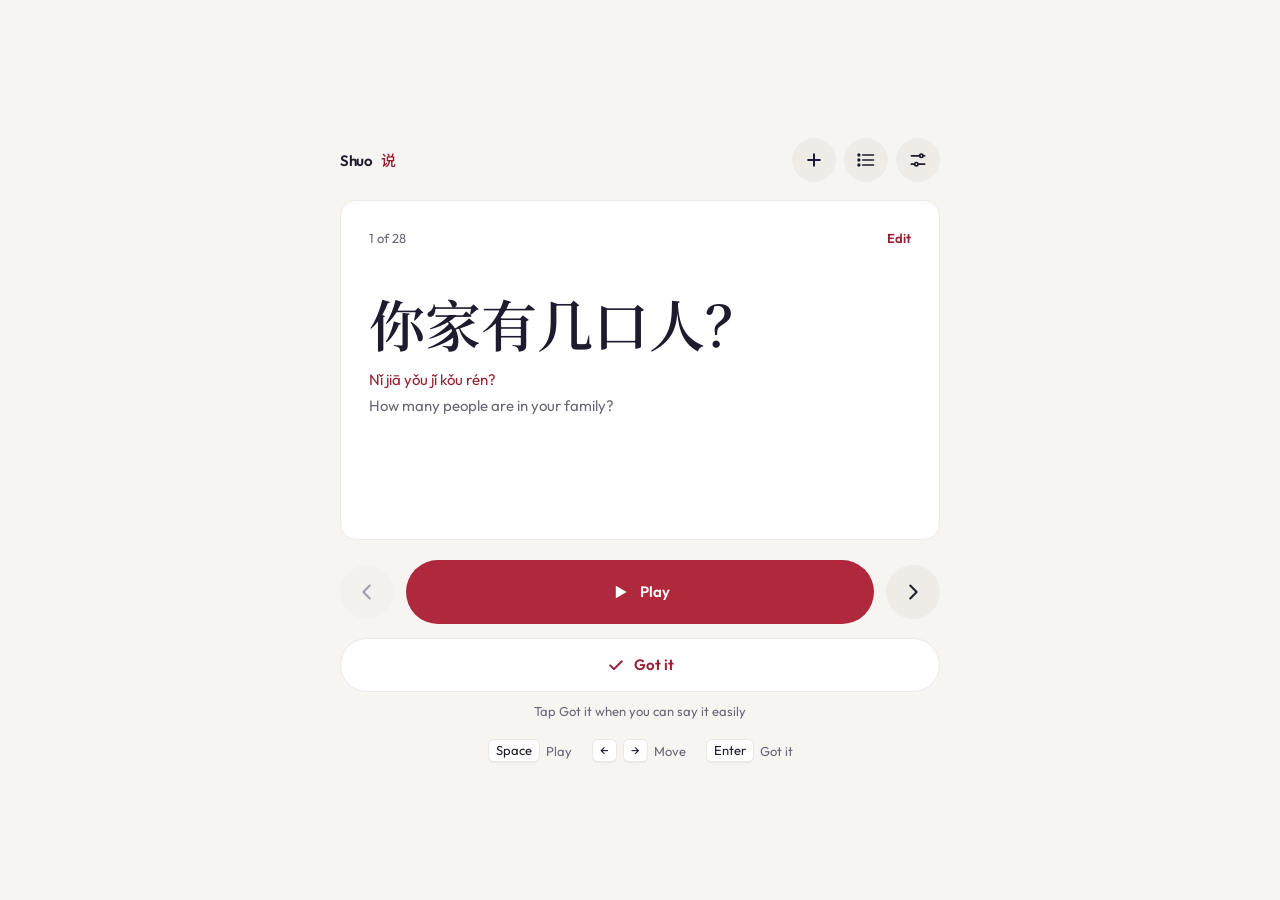
==== commit 650f5038: "Buttons fixed at the bottom, sentence starts in one place On phones the page fills the screen. The c" ====
--- a/index.html
+++ b/index.html
@@ -16,7 +16,7 @@
 <link rel="preconnect" href="https://fonts.googleapis.com">
 <link rel="preconnect" href="https://fonts.gstatic.com" crossorigin>
 <link rel="stylesheet" href="https://fonts.googleapis.com/css2?family=Outfit:wght@400;600&family=Noto+Serif+SC:wght@600&family=Noto+Sans+SC:wght@500&display=swap">
-<link rel="stylesheet" href="design-system/tokens.css?v=202610251720">
+<link rel="stylesheet" href="design-system/tokens.css?v=202610251807">
 <style>
 /* Colours, type and sizes come from design-system/tokens.css. Only app values live here. */
 :root {
@@ -47,9 +47,25 @@
   border-radius: 16px; padding: 20px; min-height: 300px;
   display: flex; flex-direction: column;
 }
-/* The status pill below takes 52, the count above takes 18, so 34 on top puts the sentence in the true middle of the card. */
-.sent-body { flex: 1; display: flex; flex-direction: column; justify-content: center; padding-top: 34px; }
+/* Every sentence starts at the same height, 120 from the top of the card, so your eye finds it in one place.
+   20 card padding plus 18 for the count, then 82. Long sentences grow downward and get smaller instead of taller. */
+.sent-body { flex: none; padding-top: 82px; }
 .sent-body .han { margin-top: 0; }
+.han.long1 { font-size: 32px; }
+.han.long2 { font-size: 28px; }
+/* Phones. The page fills the screen. Buttons sit at the bottom and never move, the card takes the space above them. */
+@media (max-width: 899px) {
+  body { height: 100vh; height: 100dvh; display: flex; flex-direction: column; }
+  .hero { flex: 1; display: flex; flex-direction: column; min-height: 0; }
+  .hero > .wrap { flex: 1; display: flex; flex-direction: column; width: 100%; min-height: 0; }
+  #sentenceView { flex: 1; min-height: 0; overflow-y: auto; }
+  .controls { flex-shrink: 0; }
+}
+/* Short phones like the iPhone SE. The sentence starts a little higher so long ones still fit. */
+@media (max-width: 899px) and (max-height: 720px) {
+  .sent-body { padding-top: 46px; }
+  .controls { padding-bottom: calc(var(--bottom) + 20px); }
+}
 .wrap { max-width: var(--max-width); margin: 0 auto; }
 .top { display: flex; align-items: center; justify-content: space-between; height: 44px; }
 .brand { display: flex; align-items: baseline; gap: 8px; }
@@ -72,9 +88,9 @@
   word-break: break-word;
 }
 .pin { margin-top: 10px; font-size: 15px; line-height: 22px; color: var(--accent-text); }
-.eng { margin-top: 4px; font-size: 15px; line-height: 20px; color: var(--muted); min-height: 20px; }
+.eng { margin-top: 4px; margin-bottom: 22px; font-size: 15px; line-height: 22px; color: var(--muted); min-height: 22px; }
 .status {
-  margin-top: 22px; height: 30px; display: inline-flex; align-items: center; gap: 8px;
+  margin-top: auto; align-self: flex-start; flex-shrink: 0; height: 30px; display: inline-flex; align-items: center; gap: 8px;
   padding: 0 12px; border-radius: 999px; background: var(--soft);
   font-size: 13px; font-weight: 600; color: var(--accent-text); visibility: hidden;
 }
@@ -149,7 +165,10 @@
   .hero { padding-top: 24px; }
   /* The card keeps one height per window, shorter on short screens, so everything fits and the buttons never move. */
   #sentenceView { min-height: clamp(240px, 40dvh, 340px); padding: 28px; }
+  .sent-body { padding-top: 40px; }
   .han { font-size: 56px; line-height: 1.3; }
+  .han.long1 { font-size: 44px; }
+  .han.long2 { font-size: 36px; }
   .controls { padding-bottom: 24px; }
 }
 @keyframes fade { from { opacity: 0; } }
@@ -444,7 +463,7 @@
   </div>
 </div>
 
-<script src="vendor/pinyin-pro.js?v=202610251720"></script>
+<script src="vendor/pinyin-pro.js?v=202610251807"></script>
 <script>
 const defaults = [
   {h:"你家有几口人？", p:"Nǐ jiā yǒu jǐ kǒu rén?", e:"How many people are in your family?"},
@@ -510,12 +529,17 @@
     const none = all.length === 0;
     $('count').textContent = none ? 'Your list is empty' : `${learned().length} learned`;
     $('han').textContent = none ? 'No sentences yet' : 'All learned';
+    $('han').classList.remove('long1', 'long2');
     $('pin').textContent = none ? 'Add one with + to start practicing.' : 'Add a new sentence to keep practicing.';
     $('emptyNote').hidden = none;
     $('eng').textContent = '';
   } else {
     $('count').textContent = `${idx + 1} of ${list.length}`;
     $('han').textContent = s.h;
+    // Longer sentences step down in size so the card does not have to grow. Counted in characters.
+    const len = [...s.h].length;
+    $('han').classList.toggle('long1', len > 11 && len <= 18);
+    $('han').classList.toggle('long2', len > 18);
     $('pin').textContent = s.p;
     $('eng').textContent = s.e || '';
     state.cur = s.h;
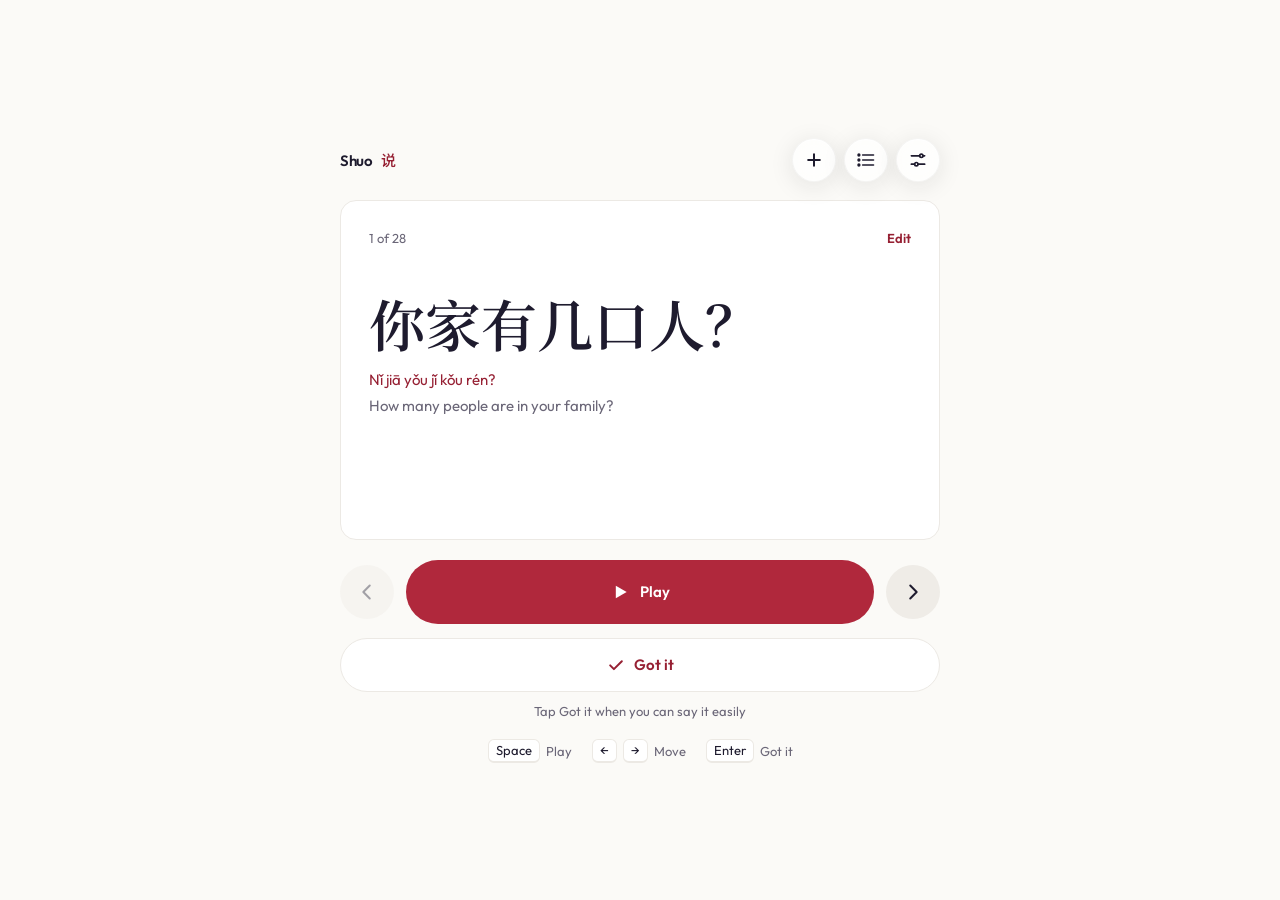
==== commit 80f50d63: "Warm white background and glass top buttons, same as Manna Co-Authored-By: Claude Opus 5.5 <noreply@" ====
--- a/index.html
+++ b/index.html
@@ -4,7 +4,7 @@
 <meta charset="UTF-8">
 <meta name="viewport" content="width=device-width, initial-scale=1, viewport-fit=cover">
 <meta name="color-scheme" content="light">
-<meta name="theme-color" content="#F7F5F2">
+<meta name="theme-color" content="#FBFAF7">
 <meta name="apple-mobile-web-app-capable" content="yes">
 <meta name="apple-mobile-web-app-status-bar-style" content="default">
 <title>Shuo</title>
@@ -16,7 +16,7 @@
 <link rel="preconnect" href="https://fonts.googleapis.com">
 <link rel="preconnect" href="https://fonts.gstatic.com" crossorigin>
 <link rel="stylesheet" href="https://fonts.googleapis.com/css2?family=Outfit:wght@400;600&family=Noto+Serif+SC:wght@600&family=Noto+Sans+SC:wght@500&display=swap">
-<link rel="stylesheet" href="design-system/tokens.css?v=202610251807">
+<link rel="stylesheet" href="design-system/tokens.css?v=202610252211">
 <style>
 /* Colours, type and sizes come from design-system/tokens.css. Only app values live here. */
 :root {
@@ -78,6 +78,14 @@
   display: flex; align-items: center; justify-content: center;
 }
 .round:hover { background: var(--line); }
+/* Glass on floating controls, the same as Manna. */
+.round {
+  background: rgba(255, 255, 255, 0.72);
+  -webkit-backdrop-filter: blur(20px) saturate(1.6); backdrop-filter: blur(20px) saturate(1.6);
+  border: 1px solid rgba(0, 0, 0, 0.04);
+  box-shadow: 0 4px 24px rgba(28, 33, 30, 0.10), inset 0 1px 0 rgba(255, 255, 255, 0.8);
+}
+.round:hover { background: rgba(255, 255, 255, 0.9); }
 .count { font-size: 13px; color: var(--muted); }
 .card-top { display: flex; align-items: center; justify-content: space-between; min-height: 18px; }
 .card-edit { border: 0; background: none; padding: 10px 12px; margin: -10px -12px; font-size: 13px; font-weight: 600; color: var(--accent-text); }
@@ -463,7 +471,7 @@
   </div>
 </div>
 
-<script src="vendor/pinyin-pro.js?v=202610251807"></script>
+<script src="vendor/pinyin-pro.js?v=202610252211"></script>
 <script>
 const defaults = [
   {h:"你家有几口人？", p:"Nǐ jiā yǒu jǐ kǒu rén?", e:"How many people are in your family?"},
--- a/design-system/tokens.css
+++ b/design-system/tokens.css
@@ -4,7 +4,7 @@
   --accent-text: #962033;
   --soft: #FBEAEC;
   --current: #FCF0F1;
-  --bg: #F7F5F2;
+  --bg: #FBFAF7;
   --surface: #FFFFFF;
   --ink: #1E1B2E;
   --muted: #6B6778;
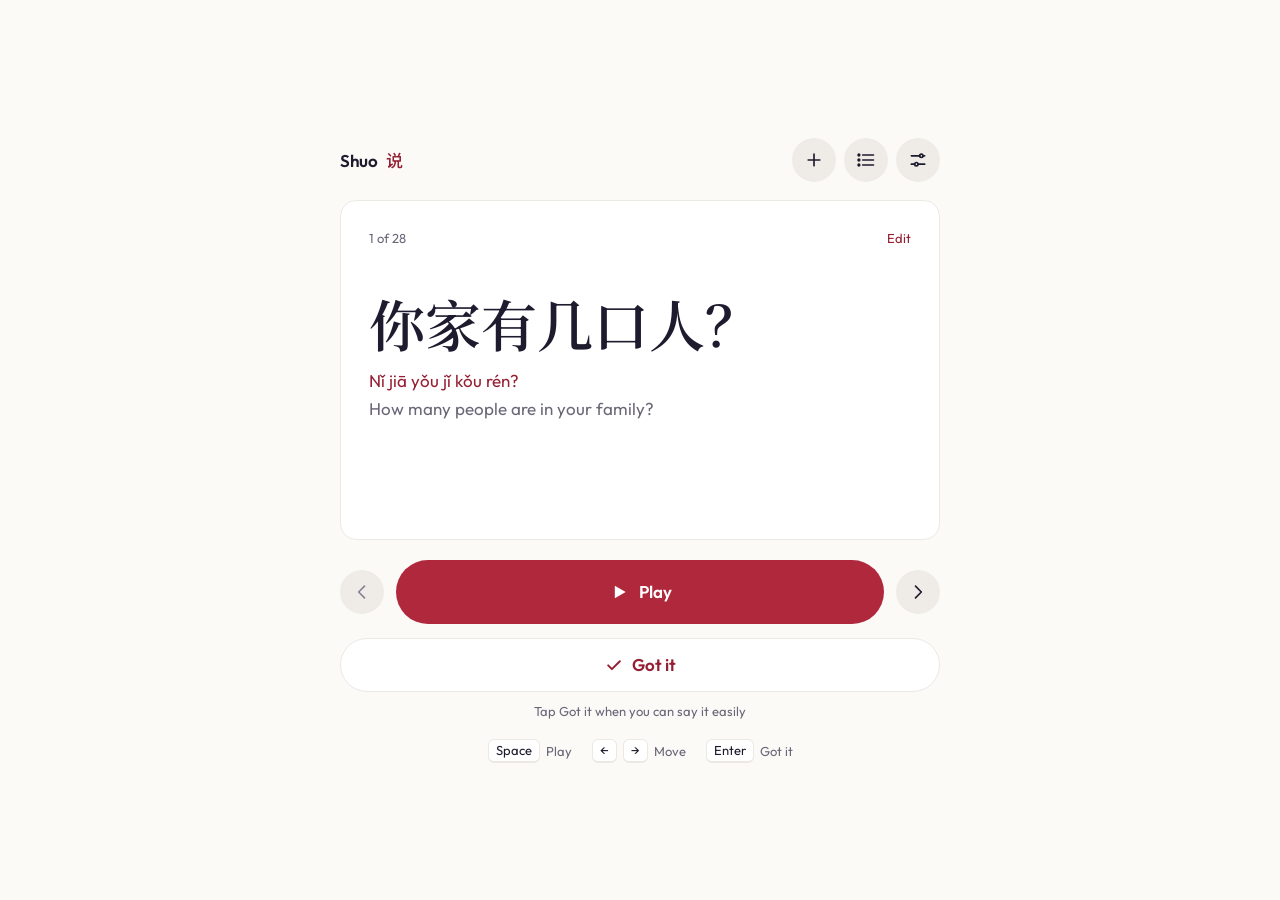
==== commit adbc08a9: "Family rules: iOS layers, one flat round button, five text styles with 17 body Co-Authored-By: Claud" ====
--- a/index.html
+++ b/index.html
@@ -16,7 +16,7 @@
 <link rel="preconnect" href="https://fonts.googleapis.com">
 <link rel="preconnect" href="https://fonts.gstatic.com" crossorigin>
 <link rel="stylesheet" href="https://fonts.googleapis.com/css2?family=Outfit:wght@400;600&family=Noto+Serif+SC:wght@600&family=Noto+Sans+SC:wght@500&display=swap">
-<link rel="stylesheet" href="design-system/tokens.css?v=202610252211">
+<link rel="stylesheet" href="design-system/tokens.css?v=202610252249">
 <style>
 /* Colours, type and sizes come from design-system/tokens.css. Only app values live here. */
 :root {
@@ -69,8 +69,8 @@
 .wrap { max-width: var(--max-width); margin: 0 auto; }
 .top { display: flex; align-items: center; justify-content: space-between; height: 44px; }
 .brand { display: flex; align-items: baseline; gap: 8px; }
-.brand b { font-size: 15px; font-weight: 600; letter-spacing: -0.02em; }
-.brand span { font-family: var(--font-mark); font-weight: 500; font-size: 15px; color: var(--accent-text); }
+.brand b { font-size: 17px; font-weight: 600; letter-spacing: -0.02em; }
+.brand span { font-family: var(--font-mark); font-weight: 500; font-size: 17px; color: var(--accent-text); }
 .top-actions { display: flex; gap: 8px; }
 .round {
   width: 44px; height: 44px; border-radius: 999px; border: 0;
@@ -78,29 +78,22 @@
   display: flex; align-items: center; justify-content: center;
 }
 .round:hover { background: var(--line); }
-/* Glass on floating controls, the same as Manna. */
-.round {
-  background: rgba(255, 255, 255, 0.72);
-  -webkit-backdrop-filter: blur(20px) saturate(1.6); backdrop-filter: blur(20px) saturate(1.6);
-  border: 1px solid rgba(0, 0, 0, 0.04);
-  box-shadow: 0 4px 24px rgba(28, 33, 30, 0.10), inset 0 1px 0 rgba(255, 255, 255, 0.8);
-}
-.round:hover { background: rgba(255, 255, 255, 0.9); }
+
 .count { font-size: 13px; color: var(--muted); }
 .card-top { display: flex; align-items: center; justify-content: space-between; min-height: 18px; }
-.card-edit { border: 0; background: none; padding: 10px 12px; margin: -10px -12px; font-size: 13px; font-weight: 600; color: var(--accent-text); }
+.card-edit { border: 0; background: none; padding: 10px 12px; margin: -10px -12px; font-size: 13px; font-weight: 400; color: var(--accent-text); }
 .empty-hero .card-edit { display: none; }
 .han {
   font-family: var(--font-han); font-weight: 600;
   font-size: 40px; line-height: 1.3; margin-top: 10px;
   word-break: break-word;
 }
-.pin { margin-top: 10px; font-size: 15px; line-height: 22px; color: var(--accent-text); }
-.eng { margin-top: 4px; margin-bottom: 22px; font-size: 15px; line-height: 22px; color: var(--muted); min-height: 22px; }
+.pin { margin-top: 10px; font-size: 17px; line-height: 24px; color: var(--accent-text); }
+.eng { margin-top: 4px; margin-bottom: 22px; font-size: 17px; line-height: 24px; color: var(--muted); min-height: 22px; }
 .status {
   margin-top: auto; align-self: flex-start; flex-shrink: 0; height: 30px; display: inline-flex; align-items: center; gap: 8px;
   padding: 0 12px; border-radius: 999px; background: var(--soft);
-  font-size: 13px; font-weight: 600; color: var(--accent-text); visibility: hidden;
+  font-size: 13px; font-weight: 400; color: var(--accent-text); visibility: hidden;
 }
 .status.on { visibility: visible; }
 .status i { width: 7px; height: 7px; border-radius: 99px; background: var(--primary); animation: pulse 1.2s ease-in-out infinite; }
@@ -118,31 +111,31 @@
 .nav:disabled { opacity: 0.4; cursor: default; }
 .play {
   height: 64px; border: 0; border-radius: 999px; background: var(--primary); color: #fff;
-  font-size: 15px; font-weight: 600; display: flex; align-items: center; justify-content: center; gap: 10px;
+  font-size: 17px; font-weight: 600; display: flex; align-items: center; justify-content: center; gap: 10px;
 }
 .play:active, .nav:active, .got:active { transform: scale(0.98); }
 .got {
   margin-top: 14px; width: 100%; height: 54px; border-radius: 999px;
   border: 1px solid var(--line); background: var(--surface); color: var(--accent-text);
-  font-size: 15px; font-weight: 600; display: flex; align-items: center; justify-content: center; gap: 8px;
+  font-size: 17px; font-weight: 600; display: flex; align-items: center; justify-content: center; gap: 8px;
 }
 .got-note { margin-top: 10px; text-align: center; font-size: 13px; line-height: 19px; color: var(--muted); }
 
 /* Empty */
-.empty-hero .pin { color: var(--muted); font-size: 15px; line-height: 22px; }
+.empty-hero .pin { color: var(--muted); font-size: 17px; line-height: 24px; }
 .empty-hero .han { font-family: var(--font-sans); font-size: 34px; line-height: 38px; letter-spacing: -0.02em; }
 
 /* Toast */
 .toast {
   position: fixed; left: 50%; bottom: calc(var(--bottom) + 24px); transform: translate(-50%, 20px);
   background: var(--ink); color: #fff; border-radius: 999px; padding: 0 8px 0 18px; height: 48px;
-  display: flex; align-items: center; gap: 12px; font-size: 15px; opacity: 0; pointer-events: none;
+  display: flex; align-items: center; gap: 12px; font-size: 17px; opacity: 0; pointer-events: none;
   transition: opacity 0.2s, transform 0.2s; white-space: nowrap; z-index: 30;
 }
 .toast.on { opacity: 1; transform: translate(-50%, 0); pointer-events: auto; }
 .toast button[hidden] { display: none; }
 .toast.plain { padding: 0 20px; }
-.toast button { border: 0; background: rgba(255,255,255,0.14); color: #fff; border-radius: 999px; height: 34px; padding: 0 14px; font-size: 15px; font-weight: 600; }
+.toast button { border: 0; background: rgba(255,255,255,0.14); color: #fff; border-radius: 999px; height: 34px; padding: 0 14px; font-size: 17px; font-weight: 600; }
 
 /* Sheets */
 .sheet-wrap {
@@ -183,7 +176,7 @@
 @keyframes up { from { transform: translateY(24px); opacity: 0.6; } }
 .sheet-head {
   height: 60px; padding: 12px 16px 0; display: grid; grid-template-columns: 64px 1fr 64px;
-  align-items: center; font-size: 15px; font-weight: 600; flex-shrink: 0;
+  align-items: center; font-size: 17px; font-weight: 600; flex-shrink: 0;
 }
 .sheet-title { text-align: center; }
 .navbtn {
@@ -194,15 +187,15 @@
 .sheet-foot { padding: 12px var(--gutter) calc(var(--bottom) + 24px); flex-shrink: 0; }
 .btn {
   width: 100%; height: 54px; border: 0; border-radius: 999px; background: var(--primary); color: #fff;
-  font-size: 15px; font-weight: 600;
+  font-size: 17px; font-weight: 600;
 }
 .btn:disabled { opacity: 0.4; cursor: default; }
 
 .seg { display: grid; grid-template-columns: repeat(var(--n, 2), minmax(0,1fr)); gap: 2px; padding: 3px; background: var(--line); border-radius: 999px; }
-.seg button { min-height: 38px; border: 0; background: transparent; border-radius: 999px; font-size: 15px; color: var(--muted); }
+.seg button { min-height: 38px; border: 0; background: transparent; border-radius: 999px; font-size: 17px; color: var(--muted); }
 .seg button.on { background: #fff; font-weight: 600; color: var(--accent-text); box-shadow: 0 1px 2px rgba(30,27,46,0.1); }
 
-.section { margin: 22px 0 8px; font-size: 15px; line-height: 20px; font-weight: 600; color: var(--ink); }
+.section { margin: 32px 0 12px; font-size: 20px; line-height: 26px; font-weight: 600; color: var(--ink); }
 .card { background: var(--surface); border: 1px solid var(--line); border-radius: 16px; overflow: hidden; }
 .item { display: flex; align-items: center; gap: 12px; min-height: 64px; padding: 10px 8px 10px 16px; border-top: 1px solid var(--line); }
 .item:first-child { border-top: 0; }
@@ -212,26 +205,26 @@
 .item-pin { font-size: 13px; line-height: 18px; color: var(--muted); margin-top: 2px; }
 .icon-btn { width: 40px; height: 40px; border: 0; background: none; border-radius: 999px; color: var(--chevron); display: flex; align-items: center; justify-content: center; flex-shrink: 0; }
 .icon-btn:hover { background: var(--chip); color: var(--muted); }
-.chip-btn { height: 32px; padding: 0 12px; border: 0; border-radius: 999px; background: var(--soft); color: var(--accent-text); font-size: 13px; font-weight: 600; flex-shrink: 0; }
+.chip-btn { height: 32px; padding: 0 12px; border: 0; border-radius: 999px; background: var(--soft); color: var(--accent-text); font-size: 13px; font-weight: 400; flex-shrink: 0; }
 .list-note { padding: 18px 4px; font-size: 13px; line-height: 19px; color: var(--muted); }
 
 .field { display: block; padding: 12px 16px; border-top: 1px solid var(--line); }
 .field:first-child { border-top: 0; }
 .field span { display: block; font-size: 13px; color: var(--muted); margin-bottom: 4px; }
-.field input { width: 100%; border: 0; outline: 0; font-family: inherit; font-size: 16px; color: var(--ink); background: none; padding: 0; }
+.field input { width: 100%; border: 0; outline: 0; font-family: inherit; font-size: 17px; color: var(--ink); background: none; padding: 0; }
 .field input.big { font-family: var(--font-han); font-weight: 600; font-size: 17px; }
 .field input::placeholder { color: var(--muted); }
 
 .set-row { padding: 14px 16px; border-top: 1px solid var(--line); }
 .set-row:first-child { border-top: 0; }
-.set-label { font-size: 15px; margin-bottom: 10px; }
+.set-label { font-size: 17px; margin-bottom: 10px; }
 select {
   width: 100%; height: 44px; border: 1px solid var(--line); border-radius: 12px; background: var(--bg);
-  font-family: inherit; font-size: 16px; color: var(--ink); padding: 0 12px; -webkit-appearance: none; appearance: none;
-}
-.link-row { width: 100%; border: 0; background: none; font-family: inherit; display: flex; align-items: center; justify-content: space-between; min-height: 50px; padding: 0 16px; font-size: 15px; color: var(--ink); text-decoration: none; }
+  font-family: inherit; font-size: 17px; color: var(--ink); padding: 0 12px; -webkit-appearance: none; appearance: none;
+}
+.link-row { width: 100%; border: 0; background: none; font-family: inherit; display: flex; align-items: center; justify-content: space-between; min-height: 50px; padding: 0 16px; font-size: 17px; color: var(--ink); text-decoration: none; }
 .link-row svg { color: var(--chevron); }
-.ds h3 { font-size: 13px; font-weight: 600; color: var(--muted); margin: 24px 0 8px; }
+.ds h3 { font-size: 20px; line-height: 26px; font-weight: 600; color: var(--ink); margin: 32px 0 12px; }
 .ds h3:first-child { margin-top: 8px; }
 .sw { display: grid; grid-template-columns: repeat(auto-fill, minmax(96px, 1fr)); gap: 10px; }
 .sw div { border-radius: 12px; border: 1px solid var(--line); overflow: hidden; font-size: 13px; background: #fff; }
@@ -241,14 +234,14 @@
 .ds .tr { padding: 14px 16px; border-top: 1px solid var(--line); }
 .ds .tr:first-child { border-top: 0; }
 .ds .tr small { display: block; font-size: 13px; color: var(--muted); padding-top: 6px; }
-.ds .rule { padding: 12px 16px; border-top: 1px solid var(--line); font-size: 15px; line-height: 1.45; }
+.ds .rule { padding: 12px 16px; border-top: 1px solid var(--line); font-size: 17px; line-height: 1.45; }
 .ds .rule:first-child { border-top: 0; }
 .ds .demo { display: flex; gap: 8px; flex-wrap: wrap; align-items: center; }
 .act-row { width: 100%; border: 0; border-top: 1px solid var(--line); background: none; font-family: inherit; text-align: left; display: flex; flex-direction: column; gap: 2px; padding: 12px 16px; min-height: 64px; justify-content: center; }
 .act-row:first-child { border-top: 0; }
 .act-row:disabled { cursor: default; }
 .act-row:disabled .act-t { color: var(--chevron); }
-.act-t { font-size: 15px; line-height: 20px; color: var(--ink); }
+.act-t { font-size: 17px; line-height: 22px; color: var(--ink); }
 .act-t.warn-t { color: var(--warn-text); }
 .act-s { font-size: 13px; line-height: 19px; color: var(--muted); }
 .voice-tip { margin-top: 12px; padding: 10px 12px; border-radius: 12px; background: var(--bg); font-size: 13px; line-height: 19px; color: var(--muted); }
@@ -257,6 +250,18 @@
 @media (prefers-reduced-motion: reduce) {
   *, *::before, *::after { animation-duration: 0.01ms !important; animation-iteration-count: 1 !important; transition-duration: 0.01ms !important; }
 }
+/* Every round button is one grey circle, the same in Manna and Shuo: the top buttons, previous and next, and the sheet close. */
+.round, .nav, .navbtn {
+  background: var(--chip); -webkit-backdrop-filter: none; backdrop-filter: none; border: 0; box-shadow: none; color: var(--ink);
+}
+.round:hover, .nav:hover:not(:disabled), .navbtn:hover { background: var(--line); }
+/* Disabled keeps the same circle, only the icon fades. */
+.nav:disabled { opacity: 1; color: var(--chevron); }
+/* One size for every round button. 44 circle, 20 icon, 2 stroke. */
+.round, .nav, .navbtn { width: 44px; height: 44px; }
+.row-ctrl { grid-template-columns: 44px 1fr 44px; }
+.round svg, .nav svg, .navbtn svg { width: 20px; height: 20px; }
+.round svg *, .nav svg *, .navbtn svg * { stroke-width: 2; }
 </style>
 </head>
 <body>
@@ -412,9 +417,10 @@
       <h3>Type</h3>
       <div class="card">
         <div class="tr"><div class="sentence">你家有几口人？</div><small>40 serif semibold. The sentence, 56 on laptops</small></div>
-        <div class="tr"><div class="title">Playback</div><small>15 semibold. Section headers, buttons, sheet titles, the name</small></div>
-        <div class="tr"><div class="body" style="color:var(--muted)">How many people are in your family?</div><small>15 regular. Pinyin, English, labels, settings</small></div>
-        <div class="tr"><div class="small" style="color:var(--muted)">Tap Got it when you can say it easily</div><small>13 regular. Count, notes, field labels, pinyin in lists</small></div>
+        <div class="tr"><div class="title" style="font-size:20px;line-height:26px">Playback</div><small>20 semibold. Section headers, like Playback and Sentences</small></div>
+        <div class="tr"><div class="title">Got it</div><small>17 semibold. Buttons, sheet titles, the name</small></div>
+        <div class="tr"><div class="body" style="color:var(--muted)">How many people are in your family?</div><small>17 regular. Pinyin, English, labels, settings. Like iOS body text</small></div>
+        <div class="tr"><div class="small" style="color:var(--muted)">Tap Got it when you can say it easily</div><small>13 regular. Count, notes, field labels, pinyin in lists, Edit</small></div>
       </div>
 
       <h3>Sentence card</h3>
@@ -464,14 +470,16 @@
         <div class="rule">Serif for the Chinese you read. Outfit for everything else. 说 in the name uses the same sans as the icon.</div>
         <div class="rule">Got it moves, never deletes. Delete lives in Edit sentence, and it always asks first.</div>
         <div class="rule">Top left leaves a sheet. × closes it, ‹ goes back one step. The bottom holds one forward action.</div>
-        <div class="rule">White cards with a 1px line and radius 16. No shadows.</div>
+        <div class="rule">Cards only for controls and lists. White with a 1px line and radius 16. No shadows.</div>
+        <div class="rule">Every round button is one flat grey circle, 44 wide, with a 20 icon. Disabled only fades the icon.</div>
+        <div class="rule">Five text styles, like iOS. 34, 20, 17 semibold, 17 regular, 13 regular. The same in all three apps.</div>
       </div>
       <div style="height:8px"></div>
     </div>
   </div>
 </div>
 
-<script src="vendor/pinyin-pro.js?v=202610252211"></script>
+<script src="vendor/pinyin-pro.js?v=202610252249"></script>
 <script>
 const defaults = [
   {h:"你家有几口人？", p:"Nǐ jiā yǒu jǐ kǒu rén?", e:"How many people are in your family?"},
--- a/design-system/tokens.css
+++ b/design-system/tokens.css
@@ -36,7 +36,7 @@
   --font-mark: "Noto Sans SC", "PingFang SC", sans-serif;
 }
 .sentence { font-family: var(--font-han); font-size: 40px; line-height: 52px; font-weight: 600; }
-.title { font-family: var(--font-sans); font-size: 15px; line-height: 20px; font-weight: 600; }
-.body { font-family: var(--font-sans); font-size: 15px; line-height: 22px; font-weight: 400; }
+.title { font-family: var(--font-sans); font-size: 17px; line-height: 22px; font-weight: 600; }
+.body { font-family: var(--font-sans); font-size: 17px; line-height: 24px; font-weight: 400; }
 .small { font-family: var(--font-sans); font-size: 13px; line-height: 19px; font-weight: 400; }
 .list-han { font-family: var(--font-han); font-size: 17px; line-height: 24px; font-weight: 600; }
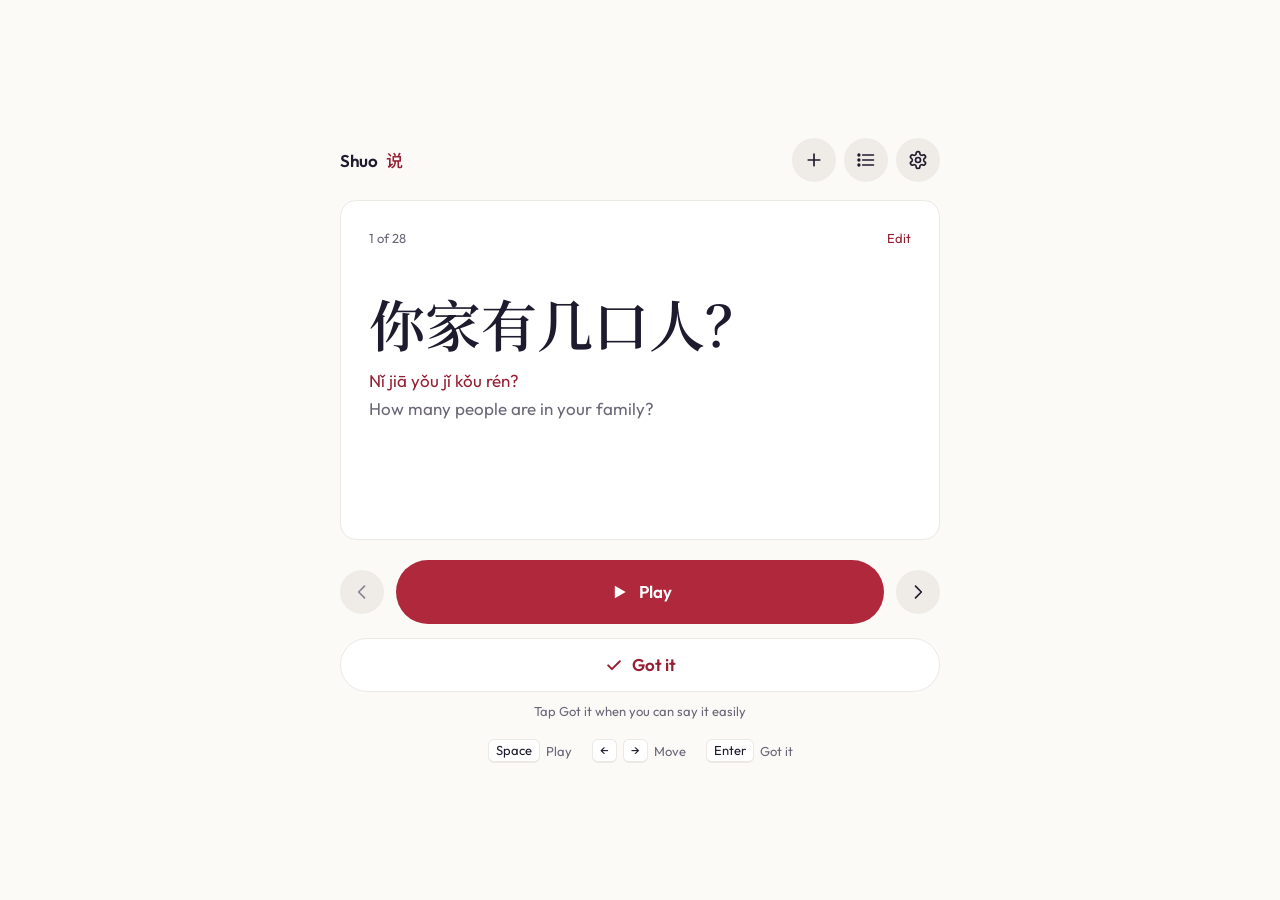
==== commit 124072d8: "Settings uses a gear, the same as Stay Counter Co-Authored-By: Claude Opus 5.5 <noreply@anthropic.co" ====
--- a/index.html
+++ b/index.html
@@ -16,7 +16,7 @@
 <link rel="preconnect" href="https://fonts.googleapis.com">
 <link rel="preconnect" href="https://fonts.gstatic.com" crossorigin>
 <link rel="stylesheet" href="https://fonts.googleapis.com/css2?family=Outfit:wght@400;600&family=Noto+Serif+SC:wght@600&family=Noto+Sans+SC:wght@500&display=swap">
-<link rel="stylesheet" href="design-system/tokens.css?v=202610252249">
+<link rel="stylesheet" href="design-system/tokens.css?v=202610261233">
 <style>
 /* Colours, type and sizes come from design-system/tokens.css. Only app values live here. */
 :root {
@@ -243,6 +243,12 @@
 .act-row:disabled .act-t { color: var(--chevron); }
 .act-t { font-size: 17px; line-height: 22px; color: var(--ink); }
 .act-t.warn-t { color: var(--warn-text); }
+/* Delete is plain coral text, centered at the bottom, the same in all three apps. It always asks first. */
+.del-wrap { display: flex; flex-direction: column; align-items: center; gap: 2px; margin-top: 24px; text-align: center; }
+.del-wrap[hidden] { display: none; }
+.text-btn { border: 0; background: none; font-family: inherit; font-size: 17px; line-height: 22px; font-weight: 600; color: var(--warn-text); padding: 11px 16px; min-height: 44px; border-radius: 12px; }
+.text-btn:disabled { color: var(--chevron); cursor: default; }
+.text-btn:focus-visible { outline: 2px solid var(--primary); outline-offset: 2px; }
 .act-s { font-size: 13px; line-height: 19px; color: var(--muted); }
 .voice-tip { margin-top: 12px; padding: 10px 12px; border-radius: 12px; background: var(--bg); font-size: 13px; line-height: 19px; color: var(--muted); }
 .warn { margin-top: 12px; font-size: 13px; line-height: 19px; color: var(--warn-text); }
@@ -278,7 +284,7 @@
           <svg width="20" height="20" viewBox="0 0 24 24" fill="none" stroke="currentColor" stroke-width="2" stroke-linecap="round"><path d="M8 6h13M8 12h13M8 18h13"/><circle cx="3.5" cy="6" r="1" fill="currentColor"/><circle cx="3.5" cy="12" r="1" fill="currentColor"/><circle cx="3.5" cy="18" r="1" fill="currentColor"/></svg>
         </button>
         <button class="round" id="openSettings" aria-label="Settings">
-          <svg width="20" height="20" viewBox="0 0 24 24" fill="none" stroke="currentColor" stroke-width="2" stroke-linecap="round"><path d="M4 7h10M18 7h2M4 17h4M12 17h8"/><circle cx="16" cy="7" r="2"/><circle cx="10" cy="17" r="2"/></svg>
+          <svg width="20" height="20" viewBox="0 0 24 24" fill="none" stroke="currentColor" stroke-width="2" stroke-linecap="round" stroke-linejoin="round"><path d="M12.22 2h-.44a2 2 0 0 0-2 2v.18a2 2 0 0 1-1 1.73l-.43.25a2 2 0 0 1-2 0l-.15-.08a2 2 0 0 0-2.73.73l-.22.38a2 2 0 0 0 .73 2.73l.15.1a2 2 0 0 1 1 1.72v.51a2 2 0 0 1-1 1.74l-.15.09a2 2 0 0 0-.73 2.73l.22.38a2 2 0 0 0 2.73.73l.15-.08a2 2 0 0 1 2 0l.43.25a2 2 0 0 1 1 1.73V20a2 2 0 0 0 2 2h.44a2 2 0 0 0 2-2v-.18a2 2 0 0 1 1-1.73l.43-.25a2 2 0 0 1 2 0l.15.08a2 2 0 0 0 2.73-.73l.22-.39a2 2 0 0 0-.73-2.73l-.15-.08a2 2 0 0 1-1-1.74v-.5a2 2 0 0 1 1-1.74l.15-.09a2 2 0 0 0 .73-2.73l-.22-.38a2 2 0 0 0-2.73-.73l-.15.08a2 2 0 0 1-2 0l-.43-.25a2 2 0 0 1-1-1.73V4a2 2 0 0 0-2-2z"/><circle cx="12" cy="12" r="3"/></svg>
         </button>
       </div>
     </div>
@@ -355,7 +361,7 @@
         <label class="field"><span>English, optional</span><input id="inEng" placeholder="Fills in as you type" autocomplete="off"></label>
       </div>
       <div class="list-note" id="addNote">Type the Chinese and pinyin and English fill in for you. You can change them before you add.</div>
-      <div class="card" id="editDelete" hidden><button class="act-row" id="deleteOne"><span class="act-t warn-t">Delete sentence</span></button></div>
+      <div class="del-wrap" id="editDelete" hidden><button class="text-btn" id="deleteOne">Delete sentence</button></div>
     </div>
     <div class="sheet-foot"><button class="btn" id="saveAdd" disabled>Add</button></div>
   </div>
@@ -390,14 +396,14 @@
         </div>
       </div>
       <div class="list-note">Each sentence plays twice, then pauses so you can repeat it.</div>
+      <div class="section">About</div>
+      <div class="card">
+        <button class="link-row" id="openDs">Design system<svg width="16" height="16" viewBox="0 0 24 24" fill="none" stroke="currentColor" stroke-width="2.4" stroke-linecap="round" stroke-linejoin="round"><path d="M9 5l7 7-7 7"/></svg></button>
+      </div>
       <div class="section">Sentences</div>
       <div class="card">
         <button class="act-row" id="startOver"><span class="act-t">Start over</span><span class="act-s" id="startOverNote"></span></button>
         <button class="act-row" id="deleteAll"><span class="act-t warn-t">Delete all sentences</span><span class="act-s" id="deleteAllNote"></span></button>
-      </div>
-      <div class="section">About</div>
-      <div class="card">
-        <button class="link-row" id="openDs">Design system<svg width="16" height="16" viewBox="0 0 24 24" fill="none" stroke="currentColor" stroke-width="2.4" stroke-linecap="round" stroke-linejoin="round"><path d="M9 5l7 7-7 7"/></svg></button>
       </div>
     </div>
   </div>
@@ -468,6 +474,7 @@
         <div class="rule">The sentence card keeps its height, so Play and Got it never move.</div>
         <div class="rule">Red acts. Play, Got it, pinyin and what you are on. Characters stay ink.</div>
         <div class="rule">Serif for the Chinese you read. Outfit for everything else. 说 in the name uses the same sans as the icon.</div>
+        <div class="rule">Destructive actions always go last. A single one is plain coral text, centered. Two or more related ones are grouped in one card. They always ask first.</div>
         <div class="rule">Got it moves, never deletes. Delete lives in Edit sentence, and it always asks first.</div>
         <div class="rule">Top left leaves a sheet. × closes it, ‹ goes back one step. The bottom holds one forward action.</div>
         <div class="rule">Cards only for controls and lists. White with a 1px line and radius 16. No shadows.</div>
@@ -479,7 +486,7 @@
   </div>
 </div>
 
-<script src="vendor/pinyin-pro.js?v=202610252249"></script>
+<script src="vendor/pinyin-pro.js?v=202610261233"></script>
 <script>
 const defaults = [
   {h:"你家有几口人？", p:"Nǐ jiā yǒu jǐ kǒu rén?", e:"How many people are in your family?"},
